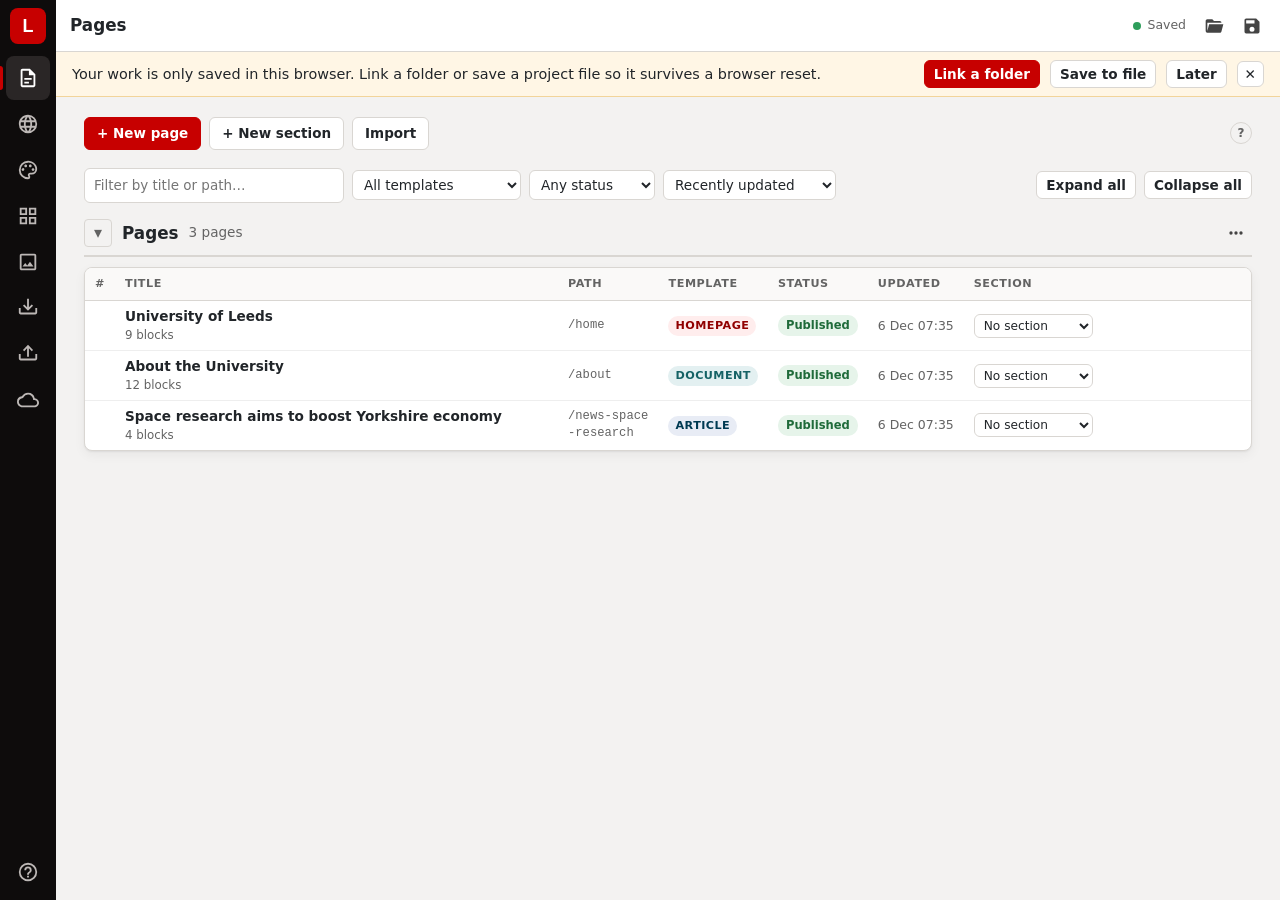
==== index.html @ 355cc6ea "Add files via upload" ====
<!DOCTYPE html>
<html lang="en">
<head>
  <meta charset="utf-8">
  <meta name="viewport" content="width=device-width, initial-scale=1">
  <title>Leeds prototyping CMS</title>
  <link rel="icon" href="data:image/svg+xml,%3Csvg xmlns='http://www.w3.org/2000/svg' viewBox='0 0 32 32'%3E%3Crect width='32' height='32' fill='%23c70000'/%3E%3Ctext x='16' y='22' font-size='18' font-family='Arial' font-weight='700' fill='%23fff' text-anchor='middle'%3EL%3C/text%3E%3C/svg%3E">
  <link rel="stylesheet" href="assets/cms/cms.css">
</head>
<body>
  <nav class="rail" aria-label="Main" id="rail">
    <a class="rail__logo" href="#pages" title="Leeds prototyping CMS"><span class="hide">Leeds prototyping CMS</span></a>
  </nav>
  <div class="shell">
    <header class="topbar" id="topbar"></header>
    <div id="banner-root"></div>
    <main id="app"></main>
  </div>
  <div id="modal-root"></div>
  <div id="toast-root" aria-live="polite"></div>

  <script src="assets/vendor/html2canvas.min.js"></script>
  <script src="assets/ds/css/style.css.js"></script>
  <script src="assets/ds/scripts/bundle.js.js"></script>
  <script src="assets/cms/svgs.js"></script>
  <script src="assets/cms/colour-tokens.js"></script>
  <script src="assets/cms/media.js"></script>
  <script src="assets/cms/blocks.js"></script>
  <script src="assets/cms/render.js"></script>
  <script src="assets/cms/seed.js"></script>
  <script src="assets/cms/store.js"></script>
  <script src="assets/cms/cloud-config.js"></script>
  <script src="assets/cms/cloud.js"></script>
  <script src="assets/cms/importer.js"></script>
  <script src="assets/cms/exporter.js"></script>
  <script src="assets/cms/forms.js"></script>
  <script src="assets/cms/app.js"></script>
</body>
</html>
---- assets/cms/cms.css ----
/* Leeds prototyping CMS - admin interface styles */
:root {
  --c-bg: #f3f2f1; --c-panel: #ffffff; --c-border: #d9d6d2; --c-text: #212529; --c-muted: #636363;
  --c-brand: #c70000; --c-brand-dark: #910000; --c-accent: #156265; --c-focus: #197ebe;
  --radius: 6px; --shadow: 0 1px 2px rgba(0,0,0,.06), 0 4px 12px rgba(0,0,0,.05);
  --font: "Segoe UI", system-ui, -apple-system, Roboto, Helvetica, Arial, sans-serif;
  --mono: ui-monospace, Consolas, "Courier New", monospace;
  --bar-h: 52px; --rail-w: 56px;
}
* { box-sizing: border-box; }
html, body { height: 100%; }
body { margin: 0; font-family: var(--font); font-size: 13.5px; line-height: 1.45; color: var(--c-text); background: var(--c-bg); display: flex; overflow: hidden; }
.help { font-size: 14px; }
a { color: var(--c-brand-dark); }
h1, h2, h3 { margin: 0 0 .5em; line-height: 1.2; }
h1 { font-size: 1.5rem; } h2 { font-size: 1.1rem; } h3 { font-size: 1rem; }
p { margin: 0 0 .75em; }
code, kbd { font-family: var(--mono); font-size: .9em; background: #eee; padding: 1px 4px; border-radius: 3px; }
.muted { color: var(--c-muted); } .small { font-size: .85em; } .error { color: var(--c-brand); font-weight: 600; } .lead { font-size: 1.05rem; }
:focus-visible { outline: 3px solid var(--c-focus); outline-offset: 2px; }
[hidden] { display: none !important; }

/* shell: icon rail on the left, one top bar, then the screen */
.hide { position: absolute; width: 1px; height: 1px; overflow: hidden; clip: rect(0 0 0 0); white-space: nowrap; }
.rail { flex: 0 0 var(--rail-w); width: var(--rail-w); height: 100vh; display: flex; flex-direction: column; align-items: center; gap: 2px; padding: 6px 0; background: #0e0c0c; color: #fff; z-index: 60; }
.rail__logo { display: block; width: 36px; height: 36px; margin: 2px 0 10px; border-radius: 8px; background: var(--c-brand); position: relative; flex: 0 0 auto; }
.rail__logo::after { content: 'L'; position: absolute; inset: 0; display: flex; align-items: center; justify-content: center; color: #fff; font-weight: 800; font-size: 18px; font-family: Arial, sans-serif; }
.rail__item { display: flex; flex-direction: column; align-items: center; justify-content: center; gap: 2px; width: 44px; height: 44px; border-radius: 8px; color: #bdb8b6; text-decoration: none; position: relative; flex: 0 0 auto; }
.rail__item:hover { background: #2a2626; color: #fff; }
.rail__item.is-active { background: #2a2626; color: #fff; }
.rail__item.is-active::before { content: ''; position: absolute; left: -6px; top: 10px; bottom: 10px; width: 3px; border-radius: 0 3px 3px 0; background: var(--c-brand); }
.rail__label { position: absolute; left: calc(100% + 10px); top: 50%; transform: translateY(-50%); background: #0e0c0c; color: #fff; font-size: .78rem; font-weight: 600; padding: 4px 8px; border-radius: 4px; white-space: nowrap; pointer-events: none; opacity: 0; transition: opacity .12s; z-index: 70; }
.rail__item:hover .rail__label, .rail__item:focus-visible .rail__label { opacity: 1; }
.rail__spacer { flex: 1; }
.shell { flex: 1; min-width: 0; height: 100vh; display: flex; flex-direction: column; }
#app { flex: 1; min-height: 0; overflow: auto; }
.topbar { flex: 0 0 var(--bar-h); height: var(--bar-h); display: flex; align-items: center; justify-content: space-between; gap: 12px; padding: 0 12px 0 10px; background: #fff; border-bottom: 1px solid var(--c-border); z-index: 50; }
.topbar__left, .topbar__right { display: flex; align-items: center; gap: 6px; min-width: 0; }
.topbar__left { flex: 1; overflow: hidden; }
.topbar__right { flex: 0 0 auto; }
@media (max-width: 1500px) { .topbar__open-label { display: none; } .topbar .btn--primary { padding-left: 8px; padding-right: 8px; } }
@media (max-width: 1300px) { .topbar__meta .slug-wrap { display: none; } }
@media (max-width: 1150px) { .topbar .preview__devices { display: none; } }
.topbar__title { font-size: 1.05rem; margin: 0 8px 0 4px; white-space: nowrap; }
.topbar__hint { white-space: nowrap; overflow: hidden; text-overflow: ellipsis; }
.topbar .input--title { font-size: .95rem; max-width: 260px; min-width: 100px; flex: 1 1 auto; border-color: transparent; background: transparent; padding-left: 6px; }
.topbar .input--title:hover, .topbar .input--title:focus { border-color: var(--c-border); background: #fff; }
.topbar__meta { display: flex; align-items: center; gap: 6px; min-width: 0; flex: 0 1 auto; }
.topbar__meta .input { font-size: .8rem; padding: 4px 6px; }
.topbar__meta .slug-wrap .input { width: 150px; }
.topbar__controls { display: flex; align-items: center; gap: 2px; }
.topbar__gap { width: 10px; }
.preview__controls { display: flex; align-items: center; gap: 2px; }
.topbar .preview__devices { margin-right: 6px; }
.ibtn { display: inline-flex; align-items: center; justify-content: center; width: 32px; height: 32px; padding: 0; border: 1px solid transparent; border-radius: 6px; background: transparent; color: #444; cursor: pointer; text-decoration: none; flex: 0 0 auto; }
.ibtn:hover { background: #f0eeec; color: #111; }
.ibtn.is-active { background: #0e0c0c; color: #fff; }
.ibtn:disabled { opacity: .35; cursor: default; background: transparent; }
.seg { display: inline-flex; border: 1px solid var(--c-border); border-radius: 6px; overflow: hidden; margin: 0 6px; }
.seg__btn { font: inherit; font-size: .8rem; font-weight: 600; padding: 5px 10px; border: 0; background: #fff; color: var(--c-muted); cursor: pointer; }
.seg__btn + .seg__btn { border-left: 1px solid var(--c-border); }
.seg__btn.is-active { background: #0e0c0c; color: #fff; }
.save-status { display: inline-flex; align-items: center; gap: 6px; font-size: .78rem; color: var(--c-muted); white-space: nowrap; margin: 0 6px; }
.save-status i { width: 8px; height: 8px; border-radius: 50%; background: #2e9e5b; display: inline-block; }
.save-status--dirty i { background: #e9a21b; } .save-status--error { color: #b02a1a; font-weight: 600; } .save-status--error i { background: #d4351c; }
/* cloud sync chip in the top bar and the Cloud screen */
.cloud-chip { display: inline-flex; align-items: center; gap: 5px; font-size: .76rem; font-weight: 600; color: var(--c-muted); text-decoration: none; padding: 3px 8px; border-radius: 12px; border: 1px solid var(--c-border); background: #fff; white-space: nowrap; }
.cloud-chip:hover { border-color: #999; color: var(--c-text); }
.cloud-chip--synced, .cloud-chip--idle { color: #1f6b3a; border-color: #bfe0c9; background: #f1faf4; }
.cloud-chip--pending, .cloud-chip--syncing { color: #8a5a00; border-color: #f2d49a; background: #fff8e8; }
.cloud-chip--offline, .cloud-chip--signedout, .cloud-chip--viewer { color: #555; background: #f3f2f1; }
.cloud-chip--error { color: #b02a1a; border-color: #f0c7c0; background: #fff3f1; }
.cloud .panel--cloud { border-left: 4px solid var(--c-brand); }
.cloud-name { color: var(--c-brand-dark); }
.cloud-account { display: flex; align-items: center; gap: 8px; flex-wrap: wrap; margin-bottom: 14px; }
.cloud-signin { max-width: 360px; }
.cloud .ptable tr.is-current td { background: #fff8f8; }
.cloud .cloud-actions { opacity: 1; }
@media (max-width: 1150px) { .cloud-chip span { display: none; } }
.hint-icon { display: inline-flex; align-items: center; justify-content: center; width: 22px; height: 22px; border-radius: 50%; border: 1px solid var(--c-border); color: var(--c-muted); font-size: .75rem; font-weight: 700; cursor: help; }

/* buttons & inputs */
.btn { display: inline-flex; align-items: center; justify-content: center; gap: 6px; padding: 7px 12px; font: inherit; font-weight: 600; color: var(--c-text); background: #fff; border: 1px solid var(--c-border); border-radius: var(--radius); cursor: pointer; text-decoration: none; line-height: 1.2; white-space: nowrap; }
.btn:hover { background: #f6f5f4; }
.btn:disabled { opacity: .45; cursor: default; }
.btn--primary { background: var(--c-brand); border-color: var(--c-brand); color: #fff; }
.btn--primary:hover { background: var(--c-brand-dark); }
.btn--danger { background: #d4351c; border-color: #d4351c; color: #fff; }
.btn--danger-ghost { color: #b02a1a; }
.btn--danger-ghost:hover { background: #fff0ee; }
.btn--ghost { background: transparent; border-color: transparent; }
.btn--sm { padding: 5px 9px; font-size: .85rem; }
.btn--xs { padding: 2px 6px; font-size: .8rem; }
.btn--icon { padding: 4px 7px; }
.btn.is-active { background: #0e0c0c; color: #fff; border-color: #0e0c0c; }
.input { width: 100%; padding: 7px 9px; font: inherit; color: var(--c-text); background: #fff; border: 1px solid var(--c-border); border-radius: var(--radius); }
.input:focus { border-color: var(--c-focus); }
.input--sm { width: auto; padding: 5px 7px; font-size: .85rem; }
.input--tall { min-height: 180px; }
.input--mono { font-family: var(--mono); font-size: .85rem; }
.input--hex { width: 96px; font-family: var(--mono); }
.input--title { font-weight: 700; font-size: 1rem; max-width: 320px; }
.input--slug { width: 140px; font-family: var(--mono); font-size: .85rem; padding: 5px 7px; }
textarea.input { resize: vertical; }
select.input { padding-right: 24px; }
.row { display: flex; flex-wrap: wrap; gap: 8px; align-items: center; }
.row .input { flex: 1; min-width: 160px; }
.spacer { flex: 1; }
.check { display: inline-flex; align-items: center; gap: 8px; cursor: pointer; }
.check input { width: 16px; height: 16px; accent-color: var(--c-brand); }

/* fields */
.field { display: block; margin: 0 0 12px; }
.field__label { display: flex; align-items: center; gap: 6px; font-weight: 600; font-size: .85rem; margin-bottom: 4px; }
.field__hint { display: block; font-size: .78rem; color: var(--c-muted); margin-top: 3px; }
.hint-icon--sm { width: 16px; height: 16px; font-size: .65rem; flex: 0 0 16px; }
.field--check { margin: 6px 0 10px; display: flex; align-items: center; gap: 6px; }
.field--boolean .check { font-weight: 600; font-size: .85rem; }
.colorfield { display: flex; gap: 8px; align-items: center; }
.colorfield input[type=color] { width: 44px; height: 32px; padding: 0; border: 1px solid var(--c-border); border-radius: 4px; background: none; }

/* image field */
.imgfield { display: flex; gap: 10px; }
.imgfield__thumb { flex: 0 0 72px; height: 54px; border: 1px solid var(--c-border); border-radius: 4px; background: #fafafa; display: flex; align-items: center; justify-content: center; overflow: hidden; font-size: .7rem; color: var(--c-muted); }
.imgfield__thumb img { width: 100%; height: 100%; object-fit: cover; }
.imgfield__controls { flex: 1; min-width: 0; }
.imgfield__row { display: flex; gap: 6px; margin-top: 6px; }
.imgfield__row .input { flex: 1; }

/* rich text editor */
.rte { border: 1px solid var(--c-border); border-radius: var(--radius); background: #fff; display: flex; flex-direction: column; }
.rte__bar { display: flex; flex-wrap: wrap; align-items: center; gap: 1px; padding: 4px; border-bottom: 1px solid var(--c-border); background: #fafaf9; border-radius: var(--radius) var(--radius) 0 0; }
.rte__btn { font: inherit; font-size: .75rem; font-weight: 700; padding: 4px 6px; border: 1px solid transparent; background: transparent; border-radius: 3px; cursor: pointer; color: #333; line-height: 1.1; white-space: nowrap; }
.rte__btn:hover { background: #eee; border-color: #ddd; }
.rte__btn.is-on { background: #e3e0dc; border-color: #ccc; }
.rte__btn--i { font-style: italic; } .rte__btn--s { text-decoration: line-through; }
.rte__sep { width: 1px; height: 18px; background: #ddd; margin: 0 3px; }
.rte__select { font: inherit; font-size: .75rem; padding: 3px 4px; border: 1px solid #ddd; border-radius: 3px; background: #fff; max-width: 120px; }
.rte__menu { left: 0; right: auto; min-width: 200px; }
.rte__area { min-height: 110px; max-height: 420px; overflow: auto; padding: 8px 10px; outline: none; font-size: .9rem; }
.rte--tall .rte__area { min-height: 220px; }
.rte__area h2, .rte__area h3, .rte__area h4, .rte__area h5, .rte__area h6 { margin: .6em 0 .3em; }
.rte__area p { margin: 0 0 .6em; }
.rte__area a { color: var(--c-brand-dark); }
.rte__area a.uol-anchor { display: inline-block; width: 10px; height: 10px; background: #ffd27a; border: 1px solid #c90; border-radius: 2px; vertical-align: middle; }
.rte__area ul, .rte__area ol { padding-left: 1.4em; }
.rte__area table { border-collapse: collapse; margin: .5em 0; width: 100%; }
.rte__area td, .rte__area th { border: 1px solid #bbb; padding: 4px 6px; min-width: 40px; }
.rte__area th { background: #f3f2f1; }
.rte__area caption { font-weight: 700; text-align: left; padding: 2px 0; }
.rte__area blockquote { border-left: 4px solid var(--c-brand); margin: .5em 0; padding: 2px 10px; color: #444; }
.rte__area .uol-in-text-cta, .rte__area .text-highlight, .rte__area .uol-highlight-block, .rte__area .uol-status-message, .rte__area .uol-accordion, .rte__area .uol-in-text-facts, .rte__area .uol-typography-pull-quote, .rte__area .uol-link-button-container { border: 1px dashed #c9c8c5; padding: 6px 8px; margin: 6px 0; position: relative; border-radius: 4px; }
.rte__area .uol-in-text-cta::before, .rte__area .text-highlight::before, .rte__area .uol-highlight-block::before, .rte__area .uol-status-message::before, .rte__area .uol-accordion::before, .rte__area .uol-in-text-facts::before, .rte__area .uol-typography-pull-quote::before, .rte__area .uol-link-button-container::before { content: attr(class); position: absolute; top: -8px; left: 6px; background: #fff; padding: 0 4px; font: 600 9px/1.2 var(--mono); color: #910000; max-width: 90%; overflow: hidden; white-space: nowrap; text-overflow: ellipsis; }
.rte__area .hide-accessible { font-size: .7em; color: #999; }
.rte__area .uol-typography-paragraph-intro { font-size: 1.1em; }
.rte__area .uol-typography-paragraph-small { font-size: .85em; }
.rte__area figure { margin: .5em 0; } .rte__area figure img { max-width: 100%; height: auto; display: block; }
.rte__area figcaption { font-size: .8em; color: #636363; }
.rte__raw { border: 0; border-radius: 0; min-height: 160px; }
.rte__foot { font-size: .72rem; color: var(--c-muted); padding: 3px 8px; border-top: 1px solid #eee; background: #fafaf9; }
.rte--max { position: fixed; inset: 10px; z-index: 90; box-shadow: 0 20px 60px rgba(0,0,0,.35); }
.rte--max .rte__area, .rte--max .rte__raw { flex: 1; max-height: none; font-size: 1rem; }
.chargrid { display: grid; grid-template-columns: repeat(auto-fill, minmax(40px, 1fr)); gap: 4px; }
.chargrid__btn { font: inherit; font-size: 1.1rem; padding: 6px 2px; background: #fff; border: 1px solid var(--c-border); border-radius: 4px; cursor: pointer; }
.chargrid__btn:hover { background: #fff6f6; border-color: var(--c-brand); }

/* lists (repeaters) */
.list { border: 1px solid var(--c-border); border-radius: var(--radius); background: #fafaf9; padding: 6px; }
.list__item { background: #fff; border: 1px solid var(--c-border); border-radius: 4px; margin-bottom: 4px; }
.list__item.dragover { border-color: var(--c-brand); box-shadow: 0 -2px 0 var(--c-brand); }
.list__item.dragging { opacity: .5; }
.list__head { display: flex; align-items: center; gap: 4px; padding: 3px 4px; }
.list__grip, .block__grip { cursor: grab; color: #aaa; padding: 0 4px; font-size: .9rem; }
.list__title { flex: 1; text-align: left; font: inherit; font-size: .85rem; font-weight: 600; background: none; border: 0; padding: 4px; cursor: pointer; color: var(--c-text); overflow: hidden; text-overflow: ellipsis; white-space: nowrap; }
.list__actions { display: flex; gap: 2px; }
.list__body { padding: 8px 8px 2px; border-top: 1px solid #eee; }
.list > .btn { margin-top: 2px; }

/* layout */
.page-wrap { max-width: 1200px; margin: 0 auto; padding: 20px 16px 60px; }
.page-wrap--narrow { max-width: 860px; }
.page-head { display: flex; flex-wrap: wrap; align-items: center; justify-content: space-between; gap: 12px; margin-bottom: 18px; }
.page-head__actions { display: flex; gap: 8px; flex-wrap: wrap; }
.page-head__actions .input { width: 220px; }
.panel { background: var(--c-panel); border: 1px solid var(--c-border); border-radius: 8px; padding: 16px; margin-bottom: 16px; box-shadow: var(--shadow); }
.panel--danger { border-color: #f0c7c0; }
.cards { display: grid; grid-template-columns: repeat(auto-fill, minmax(300px, 1fr)); gap: 12px; }
.card { background: #fff; border: 1px solid var(--c-border); border-radius: 8px; padding: 14px; display: flex; flex-direction: column; gap: 10px; box-shadow: var(--shadow); }
.card__title { font-size: 1.05rem; margin: 4px 0 2px; }
.card__title a { color: var(--c-text); text-decoration: none; }
.card__title a:hover { color: var(--c-brand); }
.card__meta { color: var(--c-muted); font-size: .8rem; margin: 0; }
.card__actions { display: flex; flex-wrap: wrap; gap: 6px; margin-top: auto; }
.tag { display: inline-block; font-size: .7rem; font-weight: 700; letter-spacing: .04em; text-transform: uppercase; padding: 2px 7px; border-radius: 10px; background: #eee; color: #444; }
.tag--homepage { background: #ffeded; color: var(--c-brand-dark); }
.tag--document { background: #e3f0f1; color: var(--c-accent); }
.tag--article { background: #e8ecf5; color: #003a52; }
.table__row { display: flex; align-items: center; justify-content: space-between; gap: 10px; padding: 8px 0; border-top: 1px solid #eee; flex-wrap: wrap; }
.notice { padding: 10px 12px; border-radius: 6px; margin: 8px 0; background: #f6f5f4; border: 1px solid var(--c-border); }
.notice--ok { background: #eef7ee; border-color: #bfe0bf; }
.notice--warn { background: #fff6e5; border-color: #f2d49a; }
.import-status { margin-top: 12px; }
.help h2 { margin-top: 1.2em; }

/* editor */
.editor { display: flex; flex-direction: column; height: 100%; }
.app--edit, .app--site, .app--theme, .app--library { overflow: hidden; }
.slug-wrap { display: inline-flex; align-items: center; gap: 2px; color: var(--c-muted); font-family: var(--mono); }
.editor__body { flex: 1; display: flex; min-height: 0; }
.editor__side { width: 380px; flex: 0 0 380px; display: flex; flex-direction: column; background: #fff; border-left: 1px solid var(--c-border); min-height: 0; order: 2; }
.editor__side-body { flex: 1; overflow: auto; padding: 10px 12px 40px; }
/* inspector: block outline */
.outline { display: flex; flex-direction: column; gap: 1px; margin: 0 -4px; }
.outline__row { display: flex; align-items: center; gap: 2px; border-radius: 6px; border: 1px solid transparent; }
.outline__row:hover { background: #f6f5f4; }
.outline__row.dragover { box-shadow: 0 -3px 0 var(--c-brand); }
.outline__row.dragging { opacity: .5; }
.outline__grip { cursor: grab; color: #bbb; padding: 0 2px 0 6px; font-size: .85rem; opacity: 0; }
.outline__row:hover .outline__grip, .outline__row:focus-within .outline__grip { opacity: 1; }
.outline__main { flex: 1; min-width: 0; display: flex; align-items: center; gap: 8px; text-align: left; font: inherit; background: none; border: 0; padding: 6px 4px; cursor: pointer; color: var(--c-text); border-radius: 4px; }
.outline__num { flex: 0 0 18px; font-size: .72rem; color: var(--c-muted); text-align: right; font-variant-numeric: tabular-nums; }
.outline__text { min-width: 0; display: flex; flex-direction: column; line-height: 1.25; }
.outline__type { font-weight: 600; font-size: .85rem; }
.outline__summary { font-size: .76rem; color: var(--c-muted); overflow: hidden; text-overflow: ellipsis; white-space: nowrap; }
.outline__actions { display: flex; align-items: center; opacity: 0; padding-right: 2px; }
.outline__row:hover .outline__actions, .outline__row:focus-within .outline__actions { opacity: 1; }
.outline__actions .ibtn, .insp-head__actions .ibtn { width: 26px; height: 26px; }
/* inspector: block editor and section header */
.insp-head { display: flex; align-items: center; gap: 6px; padding: 2px 0 10px; margin-bottom: 10px; border-bottom: 1px solid var(--c-border); }
.insp-head__text { flex: 1; min-width: 0; display: flex; flex-direction: column; line-height: 1.25; }
.insp-head__text strong { font-size: .95rem; overflow: hidden; text-overflow: ellipsis; white-space: nowrap; }
.insp-head__actions { display: flex; align-items: center; }
.insp-foot { margin-top: 12px; padding-top: 10px; border-top: 1px solid #eee; }
.orderlist__row.is-current { background: #fff5f5; }
.orderlist__title.is-link { font: inherit; background: none; border: 0; text-align: left; cursor: pointer; color: var(--c-text); padding: 0; }
.orderlist__title.is-link:hover { text-decoration: underline; color: var(--c-brand-dark); }
.editor--full .editor__body > .preview { flex: 1; }
.side-title { padding: 12px 12px 6px; border-bottom: 1px solid var(--c-border); }
.side-title h2 { margin: 0; }
.side-actions { display: flex; align-items: center; gap: 8px; margin-bottom: 10px; flex-wrap: wrap; }
.tabs { display: flex; border-bottom: 1px solid var(--c-border); }
.tabs__tab { flex: 1; font: inherit; font-weight: 600; font-size: .85rem; padding: 10px 4px; background: none; border: 0; border-bottom: 3px solid transparent; cursor: pointer; color: var(--c-muted); }
.tabs__tab.is-active { color: var(--c-brand-dark); border-bottom-color: var(--c-brand); }
.section { border: 1px solid var(--c-border); border-radius: var(--radius); margin-bottom: 8px; background: #fff; }
.section__title { font-weight: 700; padding: 9px 12px; cursor: pointer; list-style: none; display: flex; align-items: center; gap: 8px; }
.section__title::before { content: '\25B8'; color: var(--c-muted); font-size: .8rem; transition: transform .15s; }
.section[open] > .section__title::before { transform: rotate(90deg); }
.section__body { padding: 8px 12px 4px; border-top: 1px solid #eee; }
.rev { display: flex; justify-content: space-between; align-items: center; gap: 8px; padding: 8px 0; border-top: 1px solid #eee; }
.rev > div:last-child { display: flex; gap: 4px; }
.tokrow { display: flex; align-items: center; gap: 8px; padding: 4px 0; }
.tokrow input[type=color] { width: 34px; height: 28px; padding: 0; border: 1px solid var(--c-border); border-radius: 4px; background: none; flex: 0 0 34px; }
.tokrow__name { flex: 1; font-family: var(--mono); font-size: .78rem; }

/* blocks list */
.block { border: 1px solid var(--c-border); border-radius: var(--radius); margin-bottom: 6px; background: #fff; }
.block--open { border-color: var(--c-brand); box-shadow: 0 0 0 2px rgba(199,0,0,.12); }
.block.dragover { box-shadow: 0 -3px 0 var(--c-brand); }
.block.dragging { opacity: .5; }
.block__head { display: flex; align-items: center; gap: 4px; padding: 4px 6px; }
.block__title { flex: 1; min-width: 0; display: flex; flex-direction: column; align-items: flex-start; gap: 1px; text-align: left; font: inherit; background: none; border: 0; padding: 4px; cursor: pointer; color: var(--c-text); }
.block__type { font-weight: 700; font-size: .85rem; }
.block__summary { font-size: .78rem; color: var(--c-muted); max-width: 100%; overflow: hidden; text-overflow: ellipsis; white-space: nowrap; }
.block__actions { display: flex; align-items: center; gap: 2px; }
.block__form { padding: 10px 10px 2px; border-top: 1px solid #eee; background: #fcfcfb; }
.menu-wrap { position: relative; display: inline-block; }
.menu { position: absolute; right: 0; top: 100%; z-index: 40; min-width: 220px; background: #fff; border: 1px solid var(--c-border); border-radius: 6px; box-shadow: 0 8px 24px rgba(0,0,0,.15); padding: 4px; }
.menu hr { border: 0; border-top: 1px solid #eee; margin: 4px 0; }
.menu__item { display: block; width: 100%; text-align: left; font: inherit; padding: 7px 10px; background: none; border: 0; border-radius: 4px; cursor: pointer; color: var(--c-text); }
.menu__item:hover { background: #f3f2f1; }

/* picker */
.picker { display: grid; grid-template-columns: repeat(auto-fill, minmax(200px, 1fr)); gap: 8px; margin-top: 10px; }
.picker__group { grid-column: 1 / -1; margin: 10px 0 0; font-size: .8rem; text-transform: uppercase; letter-spacing: .05em; color: var(--c-muted); }
.picker__item { display: flex; flex-direction: column; align-items: flex-start; gap: 2px; padding: 10px; font: inherit; text-align: left; background: #fff; border: 1px solid var(--c-border); border-radius: 6px; cursor: pointer; color: var(--c-text); }
.picker__item:hover { border-color: var(--c-brand); background: #fff8f8; }
.picker__item--dim { opacity: .6; }
.picker__item .small { line-height: 1.3; }
.inserter { min-height: 440px; }
.chips { display: flex; flex-wrap: wrap; gap: 6px; margin: 10px 0 2px; }
.chip { font: inherit; font-size: .8rem; font-weight: 600; padding: 4px 11px; border-radius: 14px; border: 1px solid var(--c-border); background: #fff; color: var(--c-muted); cursor: pointer; }
.chip:hover { border-color: #999; color: var(--c-text); }
.chip.is-active { background: #0e0c0c; color: #fff; border-color: #0e0c0c; }
.ibtn--accent { color: var(--c-brand); }
.ibtn--accent:hover { background: #fff0ee; color: var(--c-brand-dark); }

/* preview */
.preview { flex: 1; display: flex; flex-direction: column; min-width: 0; background: #e9e7e4; }
.preview__bar { display: flex; align-items: center; justify-content: space-between; gap: 8px; padding: 6px 10px; background: #fff; border-bottom: 1px solid var(--c-border); }
.preview__devices { display: flex; gap: 4px; }
.preview__bar-right { display: flex; gap: 6px; align-items: center; }
.preview__scroller { flex: 1; overflow: auto; display: flex; justify-content: center; padding: 0; }
.preview__stage { width: 100%; height: 100%; min-height: 100%; background: #fff; transition: width .2s; }
.preview__stage--device { box-shadow: 0 0 0 1px #ccc, 0 10px 30px rgba(0,0,0,.15); margin: 16px auto; height: calc(100% - 32px); }
.preview__stage { position: relative; }
.preview__frame { width: 100%; height: 100%; border: 0; background: #fff; display: block; }
.preview__frame--pending { position: absolute; inset: 0; opacity: 0; pointer-events: none; }

/* mobile tabs */
.mobile-tabs { display: none; }

/* modal & toast */
.modal-overlay { position: fixed; inset: 0; z-index: 100; background: rgba(14,12,12,.55); display: flex; align-items: center; justify-content: center; padding: 16px; }
.modal { background: #fff; border-radius: 10px; width: min(560px, 100%); max-height: 90vh; display: flex; flex-direction: column; box-shadow: 0 20px 60px rgba(0,0,0,.3); }
.modal--wide { width: min(900px, 100%); }
.modal__head { display: flex; align-items: center; justify-content: space-between; padding: 14px 18px; border-bottom: 1px solid var(--c-border); }
.modal__title { margin: 0; font-size: 1.1rem; }
.modal__body { padding: 16px 18px; overflow: auto; }
.modal__foot { display: flex; justify-content: flex-end; gap: 8px; padding: 12px 18px; border-top: 1px solid var(--c-border); }
#toast-root { position: fixed; bottom: 16px; left: calc(var(--rail-w) + 16px); z-index: 200; display: flex; flex-direction: column; gap: 6px; align-items: flex-start; pointer-events: none; }
.toast { display: flex; align-items: center; gap: 8px; background: #1b1818; color: #fff; padding: 7px 12px 7px 10px; border-radius: 8px; font-weight: 600; font-size: .8rem; opacity: 0; transform: translateY(6px); transition: opacity .2s, transform .2s; box-shadow: 0 6px 20px rgba(0,0,0,.25); max-width: min(420px, 80vw); border-left: 4px solid #8a8580; }
.toast--in { opacity: 1; transform: none; }
.toast--success { border-left-color: #2e9e5b; } .toast--error { border-left-color: #ff6b5b; } .toast--warn { border-left-color: #f0a030; } .toast--info { border-left-color: #4da3ff; }
/* first-run starter tiles */
.starters { display: grid; grid-template-columns: repeat(auto-fit, minmax(220px, 1fr)); gap: 12px; margin: 8px 0 24px; }
.starter { display: flex; flex-direction: column; gap: 6px; padding: 18px 16px; text-align: left; font: inherit; color: var(--c-text); background: #fff; border: 1px solid var(--c-border); border-radius: 10px; cursor: pointer; box-shadow: var(--shadow); }
.starter:hover { border-color: var(--c-brand); background: #fff8f8; }
.starter__icon { color: var(--c-brand); }
.starter strong { font-size: 1rem; }
.starter span { font-size: .85rem; color: var(--c-muted); }
.empty { padding: 28px 16px; text-align: center; color: var(--c-muted); border: 2px dashed var(--c-border); border-radius: 10px; }

/* banners under the app bar */
.app-banner { display: flex; flex-wrap: wrap; align-items: center; gap: 10px; padding: 8px 16px; background: #fff6e5; border-bottom: 1px solid #f2d49a; font-size: .9rem; }
.app-banner--info { background: #e8f1f8; border-color: #bcd6ea; }
.app-banner .spacer { flex: 1; }

/* sections and page switcher */
.section-group { margin-bottom: 22px; }
.section-group__head { display: flex; flex-wrap: wrap; align-items: center; gap: 10px; margin-bottom: 10px; padding-bottom: 6px; border-bottom: 2px solid var(--c-border); }
.section-group__head h2 { margin: 0; font-size: 1.05rem; }
.section-group__meta { color: var(--c-muted); font-size: .85rem; }
.section-group__actions { display: flex; gap: 6px; margin-left: auto; flex-wrap: wrap; }
.card--sm { padding: 10px 12px; gap: 6px; }
.card__num { display: inline-block; min-width: 22px; height: 22px; border-radius: 11px; background: #0e0c0c; color: #fff; font-size: .75rem; font-weight: 700; text-align: center; line-height: 22px; margin-right: 6px; }
.switcher { display: flex; flex-wrap: wrap; align-items: center; gap: 6px; padding: 3px 12px; min-height: 34px; background: #fbfaf9; border-bottom: 1px solid var(--c-border); font-size: .8rem; }
.switcher__label { font-weight: 700; color: var(--c-muted); white-space: nowrap; }
.switcher .input { max-width: 280px; font-size: .8rem; padding: 3px 6px; }
.switcher .btn--icon { padding: 2px 7px; font-size: .85rem; }
.switcher .menu-wrap .btn { padding: 2px 6px; font-size: .8rem; }
.switcher__pos { color: var(--c-muted); white-space: nowrap; }
.orderlist { border: 1px solid var(--c-border); border-radius: 6px; padding: 4px; background: #fafaf9; }
.orderlist__row { display: flex; align-items: center; gap: 6px; padding: 4px 6px; border-bottom: 1px solid #eee; background: #fff; }
.orderlist__row:last-child { border-bottom: 0; }
.orderlist__row.dragover { box-shadow: 0 -3px 0 var(--c-brand); }
.orderlist__title { flex: 1; }

/* HTML code view */
.codeview { flex: 1; display: flex; flex-direction: column; min-height: 0; background: #1e1e1e; color: #d4d4d4; }
.codeview__bar { display: flex; flex-wrap: wrap; align-items: center; gap: 8px; padding: 6px 10px; background: #2a2a2a; border-bottom: 1px solid #444; }
.codeview__bar .input { width: auto; background: #1e1e1e; color: #ddd; border-color: #555; }
.codeview__bar .btn { background: #333; color: #fff; border-color: #555; }
.codeview__bar .btn:hover { background: #444; }
.codeview pre { flex: 1; overflow: auto; margin: 0; padding: 12px 16px; font: 12.5px/1.5 var(--mono); white-space: pre; tab-size: 2; }
.codeview .t { color: #569cd6; } .codeview .a { color: #9cdcfe; } .codeview .s { color: #ce9178; } .codeview .c { color: #6a9955; font-style: italic; } .codeview .x { color: #d4d4d4; }
.codeview__note { font-size: .78rem; color: #aaa; }

/* media library */
.dropzone { border: 2px dashed var(--c-border); border-radius: 8px; padding: 18px; text-align: center; background: #fafaf9; margin-bottom: 12px; }
.dropzone.is-over { border-color: var(--c-brand); background: #fff6f6; }
.media-grid { display: grid; grid-template-columns: repeat(auto-fill, minmax(180px, 1fr)); gap: 12px; padding-bottom: 70px; }
.media-item { position: relative; display: flex; flex-direction: column; gap: 3px; padding: 0 0 6px; background: #fff; border: 1px solid var(--c-border); border-radius: 8px; overflow: hidden; text-align: left; font: inherit; color: var(--c-text); min-width: 0; }
.media-item:hover { border-color: #b5b0ab; box-shadow: var(--shadow); }
.media-item.is-selected { border-color: var(--c-brand); box-shadow: 0 0 0 2px rgba(199,0,0,.25); }
.media-item__select { position: absolute; top: 8px; left: 8px; z-index: 2; background: rgba(255,255,255,.95); border-radius: 4px; padding: 3px; line-height: 0; opacity: 0; transition: opacity .12s; }
.media-item:hover .media-item__select, .media-item:focus-within .media-item__select, .media-item.is-selected .media-item__select { opacity: 1; }
.media-item__select input { width: 16px; height: 16px; accent-color: var(--c-brand); cursor: pointer; margin: 0; display: block; }
.media-item__thumb { display: block; position: relative; height: 130px; background: #f0efed; overflow: hidden; cursor: pointer; }
.media-item__thumb img { width: 100%; height: 100%; object-fit: cover; display: block; }
.media-item__name { font-size: .8rem; font-weight: 600; overflow: hidden; text-overflow: ellipsis; white-space: nowrap; padding: 4px 8px 0; }
.media-item__meta { font-size: .72rem; color: var(--c-muted); white-space: normal; padding: 0 8px; }
.media-item__actions { position: absolute; right: 6px; bottom: 6px; display: flex; gap: 2px; padding: 2px; background: rgba(255,255,255,.95); border-radius: 6px; box-shadow: 0 2px 8px rgba(0,0,0,.2); opacity: 0; transition: opacity .12s; }
.media-item:hover .media-item__actions, .media-item:focus-within .media-item__actions { opacity: 1; }
.media-item__actions .ibtn { width: 28px; height: 28px; }
.media-grid--picker .media-item { cursor: pointer; }
.filterbar { display: flex; flex-wrap: wrap; align-items: center; gap: 8px; margin: 0 0 14px; }
.filterbar .input[type=search] { width: 260px; max-width: 100%; }
.filterbar > p { margin: 0; }
.bulkbar { position: fixed; left: calc(var(--rail-w) + 16px); right: 16px; bottom: 16px; z-index: 60; display: flex; flex-wrap: wrap; align-items: center; gap: 8px; padding: 10px 14px; background: #0e0c0c; color: #fff; border-radius: 10px; box-shadow: 0 10px 30px rgba(0,0,0,.3); }
.bulkbar .btn { background: #2a2626; color: #fff; border-color: #3a3636; }
.bulkbar .btn:hover { background: #3a3636; }
.bulkbar .btn--danger-ghost { color: #ff9b8e; }
/* pages table */
.ptable-wrap { overflow-x: auto; background: #fff; border: 1px solid var(--c-border); border-radius: 8px; box-shadow: var(--shadow); }
.ptable { width: 100%; border-collapse: collapse; font-size: .85rem; }
.ptable th { text-align: left; font-size: .7rem; text-transform: uppercase; letter-spacing: .05em; color: var(--c-muted); padding: 8px 10px; background: #faf9f8; border-bottom: 1px solid var(--c-border); font-weight: 700; white-space: nowrap; }
.ptable td { padding: 6px 10px; border-bottom: 1px solid #eee; vertical-align: middle; }
.ptable tbody tr:last-child td { border-bottom: 0; }
.ptable tbody tr:hover { background: #fbfaf9; }
.ptable__num { width: 26px; text-align: right; color: var(--c-muted); font-variant-numeric: tabular-nums; }
.ptable__title { width: 38%; }
.ptable__title a { font-weight: 600; color: var(--c-text); text-decoration: none; }
.ptable__title a:hover { color: var(--c-brand); text-decoration: underline; }
.ptable__sub { display: block; font-size: .74rem; color: var(--c-muted); }
.ptable__path { font-family: var(--mono); font-size: .76rem; color: var(--c-muted); word-break: break-all; }
.ptable__when { white-space: nowrap; color: var(--c-muted); font-size: .78rem; }
.ptable .input--sm { font-size: .76rem; padding: 3px 5px; max-width: 150px; }
.ptable__actions { display: flex; gap: 4px; justify-content: flex-end; align-items: center; opacity: 0; transition: opacity .12s; }
.ptable tr:hover .ptable__actions, .ptable tr:focus-within .ptable__actions { opacity: 1; }
.ptable__actions .ibtn { width: 26px; height: 26px; }
.status { display: inline-block; font-size: .72rem; font-weight: 600; padding: 2px 8px; border-radius: 10px; text-transform: capitalize; }
.status--draft { background: #f3f2f1; color: #555; }
.status--published { background: #e6f4ea; color: #1f6b3a; }
.section-group__toggle { font: inherit; font-size: 1rem; background: none; border: 1px solid var(--c-border); border-radius: 4px; width: 28px; height: 28px; cursor: pointer; color: var(--c-muted); }
.section-group__toggle:hover { border-color: var(--c-brand); color: var(--c-brand); }
.imgfield.is-over { outline: 2px dashed var(--c-brand); outline-offset: 2px; border-radius: 6px; }
.check-row { display: flex; align-items: center; gap: 8px; padding: 4px 0; }

/* responsive */
@media (max-width: 1100px) { .editor__side { width: 340px; flex-basis: 340px; } }
.site-side { order: 0; border-left: 0; border-right: 1px solid var(--c-border); }
@media (max-width: 860px) {
  .mobile-tabs { display: flex; background: #fff; border-bottom: 1px solid var(--c-border); }
  .mobile-tabs__btn { flex: 1; font: inherit; font-weight: 700; padding: 9px; border: 0; background: none; border-bottom: 3px solid transparent; color: var(--c-muted); }
  .mobile-tabs__btn.is-active { color: var(--c-brand-dark); border-bottom-color: var(--c-brand); }
  .editor__side { width: 100%; flex-basis: 100%; border-right: 0; border-left: 0; }
  .ptable__hide-sm { display: none; }
  .ptable__actions { opacity: 1; }
  .media-item__actions, .media-item__select { opacity: 1; }
  .editor[data-pane="preview"] .editor__side { display: none; }
  .editor[data-pane="edit"] .preview { display: none; }
  .topbar .input--title { max-width: 100%; flex: 1 1 100px; }
  .topbar__meta, .topbar__controls .preview__controls, .save-status { display: none; }
  .preview__stage--device { margin: 8px auto; }
}
@media (max-width: 560px) {
  body { flex-direction: column; }
  .rail { flex: 0 0 48px; width: 100%; height: 48px; flex-direction: row; padding: 0 6px; gap: 0; order: 2; }
  .rail__logo { display: none; }
  .rail__item { width: auto; flex: 1; height: 44px; }
  .rail__item.is-active::before { left: 10px; right: 10px; top: auto; bottom: 0; width: auto; height: 3px; border-radius: 3px 3px 0 0; }
  .rail__label { display: none; }
  .rail__spacer { display: none; }
  .shell { height: calc(100vh - 48px); }
  .bulkbar { left: 12px; right: 12px; bottom: 60px; }
  #toast-root { left: 12px; bottom: 60px; }
  .topbar__title { font-size: .95rem; }
  .page-head__actions .input { width: 100%; }
  .imgfield { flex-direction: column; }
}
@media (prefers-reduced-motion: reduce) { * { transition: none !important; } }
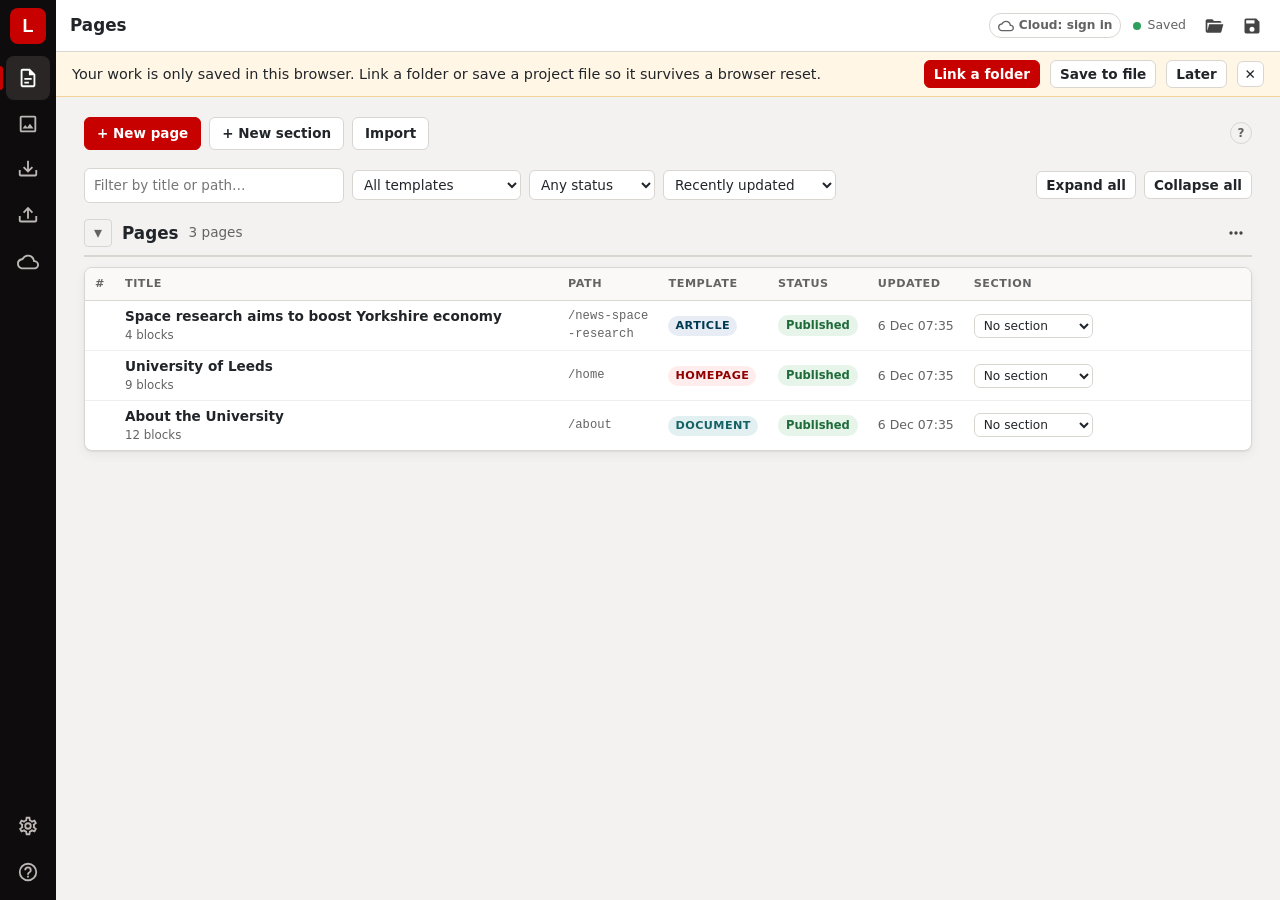
==== commit 2e849219: "Add Changes for Jadu, Check page, sign-off, comments and review links Changes for Jadu: imported pag" ====
--- a/index.html
+++ b/index.html
@@ -33,6 +33,7 @@
   <script src="assets/cms/cloud.js"></script>
   <script src="assets/cms/importer.js"></script>
   <script src="assets/cms/exporter.js"></script>
+  <script src="assets/cms/review.js"></script>
   <script src="assets/cms/forms.js"></script>
   <script src="assets/cms/app.js"></script>
 </body>
--- a/assets/cms/cms.css
+++ b/assets/cms/cms.css
@@ -315,6 +315,7 @@
 .starters { display: grid; grid-template-columns: repeat(auto-fit, minmax(220px, 1fr)); gap: 12px; margin: 8px 0 24px; }
 .starter { display: flex; flex-direction: column; gap: 6px; padding: 18px 16px; text-align: left; font: inherit; color: var(--c-text); background: #fff; border: 1px solid var(--c-border); border-radius: 10px; cursor: pointer; box-shadow: var(--shadow); }
 .starter:hover { border-color: var(--c-brand); background: #fff8f8; }
+a.starter { text-decoration: none; }
 .starter__icon { color: var(--c-brand); }
 .starter strong { font-size: 1rem; }
 .starter span { font-size: .85rem; color: var(--c-muted); }
@@ -407,6 +408,57 @@
 .check-row { display: flex; align-items: center; gap: 8px; padding: 4px 0; }
 
 /* responsive */
+/* review: Changes view, Check page, sign-off, comments (the change list itself is styled by review.js) */
+.changes { flex: 1; overflow: auto; min-height: 0; background: var(--c-bg); }
+.changes__bar { position: sticky; top: 0; z-index: 2; display: flex; flex-wrap: wrap; align-items: center; gap: 8px; padding: 8px 16px; background: #fff; border-bottom: 1px solid var(--c-border); }
+.changes__summary { display: flex; flex-direction: column; line-height: 1.3; min-width: 0; }
+.changes__list { max-width: 920px; margin: 0 auto; padding: 16px; font-family: var(--font); font-size: 13.5px; }
+.changes__list .cl-item { box-shadow: var(--shadow); }
+.changes__empty { max-width: 760px; margin: 24px auto; padding: 0 16px; }
+.changes__empty .row { margin-bottom: 8px; }
+.signoff { display: flex; flex-wrap: wrap; align-items: center; gap: 8px; margin-bottom: 6px; }
+.signoff__pill { display: inline-block; font-size: .75rem; font-weight: 700; padding: 3px 10px; border-radius: 12px; background: #f3f2f1; color: #555; white-space: nowrap; }
+.signoff__pill--in_review { background: #e8f0fb; color: #1d4f91; }
+.signoff__pill--changes_requested { background: #fde8ea; color: #9b0018; }
+.signoff__pill--approved { background: #e2f3e6; color: #1f6b3a; }
+.signoff__pill--sm { font-size: .68rem; padding: 1px 7px; margin-left: 4px; }
+.signoff__note { margin: 4px 0 8px; padding: 4px 10px; border-left: 3px solid var(--c-border); color: #444; white-space: pre-wrap; }
+.signoff__actions { margin: 8px 0 4px; }
+.count-pill { margin-left: auto; font-size: .72rem; font-weight: 700; padding: 1px 8px; border-radius: 10px; }
+.count-pill--error { background: #fde8ea; color: #9b0018; }
+.count-pill--warn { background: #fff1d6; color: #6b4600; }
+.count-pill--ok { background: #e2f3e6; color: #1f6b3a; }
+.issue { display: flex; align-items: flex-start; gap: 8px; width: 100%; text-align: left; font: inherit; background: none; border: 0; border-top: 1px solid #eee; padding: 7px 2px; color: var(--c-text); }
+button.issue { cursor: pointer; }
+button.issue:hover { background: #f6f5f4; }
+.issue__icon { flex: 0 0 18px; height: 18px; border-radius: 50%; font-weight: 800; font-size: .72rem; line-height: 18px; text-align: center; color: #fff; background: #b00020; margin-top: 1px; }
+.issue--warn .issue__icon { background: #b26a00; }
+.issue__text { flex: 1; min-width: 0; display: flex; flex-direction: column; font-size: .85rem; }
+.issue__where { font-size: .75rem; color: var(--c-muted); overflow-wrap: anywhere; }
+.issue__thumb { flex: 0 0 auto; width: 44px; height: 32px; object-fit: cover; border-radius: 3px; border: 1px solid #ddd; }
+.check-ok { color: #1f6b3a; font-weight: 600; }
+.linklist { margin: 8px 0 4px; }
+.linklist summary { cursor: pointer; font-weight: 600; font-size: .85rem; padding: 4px 0; }
+.linklist__row { display: flex; align-items: center; gap: 8px; padding: 5px 0; border-top: 1px solid #f0efee; }
+.linklist__text { flex: 1; min-width: 0; display: flex; flex-direction: column; font-size: .85rem; overflow-wrap: anywhere; }
+.comments { display: flex; flex-direction: column; gap: 8px; margin-bottom: 10px; }
+.comments__filter { margin: 0; }
+.comment { border: 1px solid var(--c-border); border-radius: 6px; padding: 8px 10px; background: #fff; }
+.comment.is-resolved { background: #fafafa; color: #555; }
+.comment__head { display: flex; justify-content: space-between; align-items: baseline; gap: 8px; }
+.comment__target { display: inline-block; font: inherit; font-size: .75rem; color: var(--c-accent); background: #e3f0f1; border: 0; border-radius: 10px; padding: 1px 8px; margin: 4px 0 0; cursor: pointer; text-align: left; }
+.comment__target:hover { text-decoration: underline; }
+.comment__target.is-gone { background: #f3f2f1; color: #777; cursor: default; text-decoration: none; }
+.comment__body { white-space: pre-wrap; overflow-wrap: anywhere; margin: 4px 0; }
+.comment__actions { display: flex; gap: 6px; margin-top: 6px; }
+.comment-new { display: flex; flex-direction: column; gap: 6px; border-top: 1px solid #eee; padding-top: 10px; }
+.comment-new__row { display: flex; align-items: center; gap: 6px; }
+.comment-new__row select { flex: 1; min-width: 0; }
+.outline__comments { flex: 0 0 auto; margin-left: auto; min-width: 18px; height: 18px; padding: 0 5px; border-radius: 9px; background: var(--c-accent); color: #fff; font-size: .7rem; font-weight: 700; line-height: 18px; text-align: center; }
+.tabs__badge { display: inline-block; margin-left: 5px; min-width: 17px; height: 17px; padding: 0 5px; border-radius: 9px; background: var(--c-brand); color: #fff; font-size: .68rem; line-height: 17px; vertical-align: 1px; }
+.comment-count { display: inline-block; margin-left: 4px; font-size: .68rem; font-weight: 600; padding: 1px 7px; border-radius: 10px; background: #e3f0f1; color: var(--c-accent); white-space: nowrap; }
+.print-frame { position: fixed; right: 0; bottom: 0; width: 0; height: 0; border: 0; }
+
 @media (max-width: 1100px) { .editor__side { width: 340px; flex-basis: 340px; } }
 .site-side { order: 0; border-left: 0; border-right: 1px solid var(--c-border); }
 @media (max-width: 860px) {
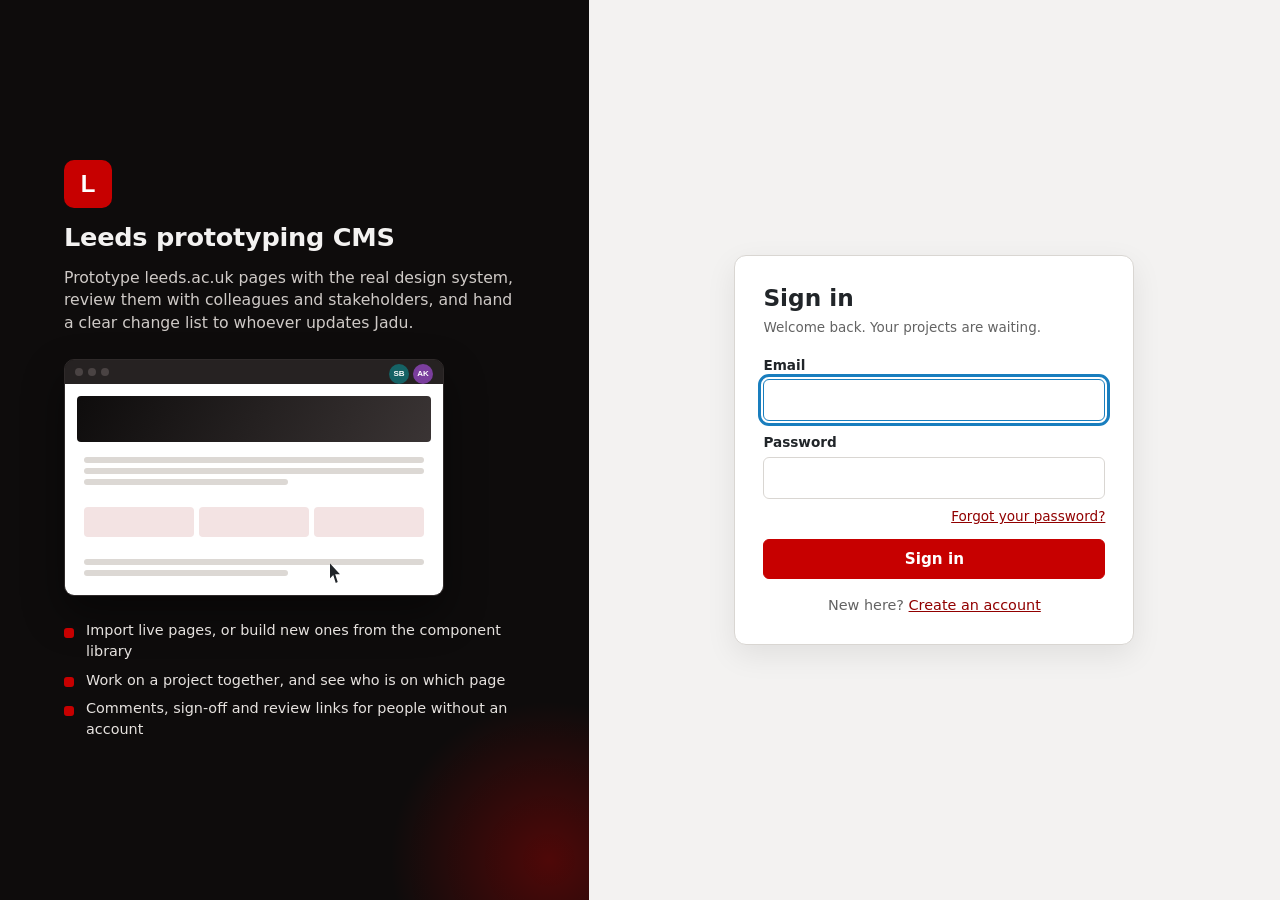
==== commit 155cb02e: "Accounts, a project home, per-page cloud saving, presence and a tour Sign-in gate: with cloud saving" ====
--- a/index.html
+++ b/index.html
@@ -35,6 +35,7 @@
   <script src="assets/cms/exporter.js"></script>
   <script src="assets/cms/review.js"></script>
   <script src="assets/cms/forms.js"></script>
+  <script src="assets/cms/tour.js"></script>
   <script src="assets/cms/app.js"></script>
 </body>
 </html>
--- a/assets/cms/cms.css
+++ b/assets/cms/cms.css
@@ -57,7 +57,7 @@
 .ibtn.is-active { background: #0e0c0c; color: #fff; }
 .ibtn:disabled { opacity: .35; cursor: default; background: transparent; }
 .seg { display: inline-flex; border: 1px solid var(--c-border); border-radius: 6px; overflow: hidden; margin: 0 6px; }
-.seg__btn { font: inherit; font-size: .8rem; font-weight: 600; padding: 5px 10px; border: 0; background: #fff; color: var(--c-muted); cursor: pointer; }
+.seg__btn { font: inherit; font-size: .8rem; font-weight: 600; height: 28px; padding: 0 10px; border: 0; background: #fff; color: var(--c-muted); cursor: pointer; }
 .seg__btn + .seg__btn { border-left: 1px solid var(--c-border); }
 .seg__btn.is-active { background: #0e0c0c; color: #fff; }
 .save-status { display: inline-flex; align-items: center; gap: 6px; font-size: .78rem; color: var(--c-muted); white-space: nowrap; margin: 0 6px; }
@@ -275,6 +275,16 @@
 .picker__item { display: flex; flex-direction: column; align-items: flex-start; gap: 2px; padding: 10px; font: inherit; text-align: left; background: #fff; border: 1px solid var(--c-border); border-radius: 6px; cursor: pointer; color: var(--c-text); }
 .picker__item:hover { border-color: var(--c-brand); background: #fff8f8; }
 .picker__item--dim { opacity: .6; }
+.picker__note { grid-column: 1 / -1; margin: -4px 0 2px; }
+.picker__more { grid-column: 1 / -1; display: flex; align-items: center; gap: 10px; margin-top: 12px; padding: 10px 12px; background: #f8f8f7; border-radius: 6px; }
+/* Components screen: libraries */
+.lib-sum { display: flex; align-items: flex-start; justify-content: space-between; gap: 10px; padding: 10px 0; border-top: 1px solid #eee; }
+.lib-sum > div { display: flex; flex-direction: column; gap: 2px; }
+.lib-item { display: flex; align-items: flex-start; gap: 8px; padding: 5px 0; }
+.lib-item input { flex: none; margin-top: 2px; }
+.lib-item > span { display: flex; flex-direction: column; }
+.lib-item__desc { line-height: 1.3; }
+.lib-item__changed { align-self: flex-start; margin-top: 2px; font-size: .7rem; font-weight: 700; padding: 0 6px; border-radius: 8px; background: #fff3d6; color: #7a4d00; }
 .picker__item .small { line-height: 1.3; }
 .inserter { min-height: 440px; }
 .chips { display: flex; flex-wrap: wrap; gap: 6px; margin: 10px 0 2px; }
@@ -287,7 +297,13 @@
 /* preview */
 .preview { flex: 1; display: flex; flex-direction: column; min-width: 0; background: #e9e7e4; }
 .preview__bar { display: flex; align-items: center; justify-content: space-between; gap: 8px; padding: 6px 10px; background: #fff; border-bottom: 1px solid var(--c-border); }
-.preview__devices { display: flex; gap: 4px; }
+/* the width buttons sit in a bordered group like Preview / HTML / Changes next to them */
+.preview__devices { display: inline-flex; border: 1px solid var(--c-border); border-radius: 6px; overflow: hidden; }
+.preview__devices .ibtn { width: 34px; height: 28px; border: 0; border-radius: 0; color: var(--c-muted); }
+.preview__devices .ibtn + .ibtn { border-left: 1px solid var(--c-border); }
+.preview__devices .ibtn:hover { background: #f3f2f1; color: #111; }
+.preview__devices .ibtn.is-active { background: #0e0c0c; color: #fff; }
+.preview__devices .ibtn svg { width: 18px; height: 18px; }
 .preview__bar-right { display: flex; gap: 6px; align-items: center; }
 .preview__scroller { flex: 1; overflow: auto; display: flex; justify-content: center; padding: 0; }
 .preview__stage { width: 100%; height: 100%; min-height: 100%; background: #fff; transition: width .2s; }
@@ -412,6 +428,8 @@
 .changes { flex: 1; overflow: auto; min-height: 0; background: var(--c-bg); }
 .changes__bar { position: sticky; top: 0; z-index: 2; display: flex; flex-wrap: wrap; align-items: center; gap: 8px; padding: 8px 16px; background: #fff; border-bottom: 1px solid var(--c-border); }
 .changes__summary { display: flex; flex-direction: column; line-height: 1.3; min-width: 0; }
+.changes__progress { font-size: .8rem; font-weight: 700; padding: 3px 10px; border-radius: 12px; background: #e8f0fb; color: #1d4f91; white-space: nowrap; }
+.changes__progress.is-complete { background: #e2f3e6; color: #1f6b3a; }
 .changes__list { max-width: 920px; margin: 0 auto; padding: 16px; font-family: var(--font); font-size: 13.5px; }
 .changes__list .cl-item { box-shadow: var(--shadow); }
 .changes__empty { max-width: 760px; margin: 24px auto; padding: 0 16px; }
@@ -424,6 +442,19 @@
 .signoff__pill--sm { font-size: .68rem; padding: 1px 7px; margin-left: 4px; }
 .signoff__note { margin: 4px 0 8px; padding: 4px 10px; border-left: 3px solid var(--c-border); color: #444; white-space: pre-wrap; }
 .signoff__actions { margin: 8px 0 4px; }
+.plinks { margin: 10px 0 4px; padding-top: 8px; border-top: 1px solid #f0efee; }
+.plinks__head { display: flex; flex-wrap: wrap; align-items: baseline; gap: 6px; margin-bottom: 4px; font-size: .85rem; }
+.plink { padding: 6px 0; border-top: 1px solid #f0efee; }
+.plinks__head + .plink { border-top: 0; }
+.plink__text { display: flex; flex-direction: column; font-size: .85rem; overflow-wrap: anywhere; }
+.plink__old { margin-top: 2px; color: #7a4d00; }
+.plink__acts { display: flex; flex-wrap: wrap; align-items: center; gap: 4px; margin-top: 4px; }
+.plinks > .row { margin-top: 6px; }
+.sendlinks { margin: 10px 0; padding: 8px 10px; background: #f8f8f7; border-radius: 6px; }
+.sendlinks .field__label { margin: 0 0 4px; }
+.sendlinks .check { display: flex; align-items: flex-start; margin: 4px 0; }
+.sendlinks .check input { flex: none; margin-top: 2px; }
+.sendlinks__opts { margin-left: 24px; }
 .count-pill { margin-left: auto; font-size: .72rem; font-weight: 700; padding: 1px 8px; border-radius: 10px; }
 .count-pill--error { background: #fde8ea; color: #9b0018; }
 .count-pill--warn { background: #fff1d6; color: #6b4600; }
@@ -445,6 +476,8 @@
 .comments__filter { margin: 0; }
 .comment { border: 1px solid var(--c-border); border-radius: 6px; padding: 8px 10px; background: #fff; }
 .comment.is-resolved { background: #fafafa; color: #555; }
+.comment--guest { border-left: 3px solid #b07b2c; }
+.comment__via { font-size: .75rem; color: #8a5a00; }
 .comment__head { display: flex; justify-content: space-between; align-items: baseline; gap: 8px; }
 .comment__target { display: inline-block; font: inherit; font-size: .75rem; color: var(--c-accent); background: #e3f0f1; border: 0; border-radius: 10px; padding: 1px 8px; margin: 4px 0 0; cursor: pointer; text-align: left; }
 .comment__target:hover { text-decoration: underline; }
@@ -458,6 +491,25 @@
 .tabs__badge { display: inline-block; margin-left: 5px; min-width: 17px; height: 17px; padding: 0 5px; border-radius: 9px; background: var(--c-brand); color: #fff; font-size: .68rem; line-height: 17px; vertical-align: 1px; }
 .comment-count { display: inline-block; margin-left: 4px; font-size: .68rem; font-weight: 600; padding: 1px 7px; border-radius: 10px; background: #e3f0f1; color: var(--c-accent); white-space: nowrap; }
 .print-frame { position: fixed; right: 0; bottom: 0; width: 0; height: 0; border: 0; }
+/* storage guard */
+.meter-wrap { margin: 10px 0; }
+.meter__head { display: flex; align-items: center; gap: 8px; margin-bottom: 6px; }
+.meter__head .count-pill { margin-left: 0; }
+.meter { display: flex; height: 12px; border-radius: 6px; background: #ebe9e6; overflow: hidden; border: 1px solid var(--c-border); }
+.meter__seg { height: 100%; }
+.meter__seg--content { background: #156265; }
+.meter__seg--versions { background: #6b8fb4; }
+.meter__seg--originals { background: #b07b2c; }
+.meter__seg--other { background: #9a9590; }
+.meter__legend { display: flex; flex-wrap: wrap; gap: 4px 14px; margin-top: 6px; font-size: .8rem; color: var(--c-muted); }
+.meter__key { display: inline-flex; align-items: center; gap: 5px; }
+.meter__dot { display: inline-block; width: 9px; height: 9px; border-radius: 2px; }
+.freespace h3 { margin: 16px 0 4px; }
+.freespace .row .input--sm { width: auto; flex: 0 0 auto; }
+.freespace__list { max-height: 240px; overflow: auto; border: 1px solid var(--c-border); border-radius: 6px; margin: 6px 0 8px; }
+.freespace__row { display: flex; align-items: center; gap: 8px; padding: 6px 10px; border-top: 1px solid #f0efee; cursor: pointer; }
+.freespace__row:first-child { border-top: 0; }
+.freespace__title { flex: 1; min-width: 0; overflow: hidden; text-overflow: ellipsis; white-space: nowrap; }
 
 @media (max-width: 1100px) { .editor__side { width: 340px; flex-basis: 340px; } }
 .site-side { order: 0; border-left: 0; border-right: 1px solid var(--c-border); }
@@ -491,3 +543,273 @@
   .imgfield { flex-direction: column; }
 }
 @media (prefers-reduced-motion: reduce) { * { transition: none !important; } }
+
+/* ================= accounts: sign in and sign up ================= */
+body.is-auth .rail, body.is-auth .topbar, body.is-auth #banner-root { display: none; }
+.app--auth { padding: 0; background: #fff; overflow: auto; }
+.auth { min-height: 100vh; display: grid; grid-template-columns: minmax(320px, 46%) 1fr; }
+.auth__brand { position: relative; overflow: hidden; display: flex; flex-direction: column; justify-content: center; gap: 14px; padding: 48px clamp(24px, 5vw, 64px); background: #0e0c0c; color: #f3f2f1; }
+.auth__brand::after { content: ''; position: absolute; right: -120px; bottom: -120px; width: 320px; height: 320px; border-radius: 50%; background: radial-gradient(circle, rgba(199,0,0,.35), rgba(199,0,0,0) 70%); pointer-events: none; }
+.auth__logo { width: 48px; height: 48px; border-radius: 10px; background: var(--c-brand); color: #fff; display: flex; align-items: center; justify-content: center; font: 800 24px/1 Arial, sans-serif; }
+.auth__brand h2 { margin: 0; font-size: 1.6rem; letter-spacing: -.01em; }
+.auth__brand p { margin: 0; color: #cfcac7; max-width: 46ch; font-size: .98rem; }
+.auth__points { margin: 6px 0 0; padding: 0; list-style: none; display: grid; gap: 8px; color: #e6e2df; font-size: .9rem; }
+.auth__points li { padding-left: 22px; position: relative; }
+.auth__points li::before { content: ''; position: absolute; left: 0; top: .55em; width: 10px; height: 10px; border-radius: 3px; background: var(--c-brand); }
+.auth__panel { display: flex; align-items: center; justify-content: center; padding: 40px 20px; background: var(--c-bg); }
+.auth__card { width: 100%; max-width: 400px; background: #fff; border: 1px solid var(--c-border); border-radius: 12px; padding: 28px; box-shadow: 0 10px 30px rgba(0,0,0,.08); }
+.auth__card h1 { margin: 0 0 6px; font-size: 1.45rem; }
+.auth__card--center { text-align: center; }
+.auth__lead { margin: 0 0 18px; color: var(--c-muted); }
+.auth__card .input { width: 100%; padding: 9px 10px; font-size: .95rem; }
+.field__hint { display: block; margin-top: 4px; font-size: .78rem; color: var(--c-muted); }
+.auth__forgot { margin: -4px 0 12px; text-align: right; font-size: .85rem; }
+.auth__switch { margin: 16px 0 0; text-align: center; font-size: .9rem; color: var(--c-muted); }
+.auth__msg { margin: 0 0 10px; font-size: .88rem; }
+.auth__msg:empty { display: none; }
+.auth__msg--error { padding: 8px 10px; border-radius: 6px; background: #fde8ea; color: #9b0018; }
+.btn--block { width: 100%; padding: 10px 14px; font-size: .95rem; }
+.row--center { justify-content: center; }
+.auth__mail { width: 64px; height: 64px; margin: 0 auto 14px; border-radius: 16px; background: #fdecec; color: var(--c-brand); display: flex; align-items: center; justify-content: center; }
+@media (max-width: 820px) { .auth { grid-template-columns: 1fr; } .auth__brand { padding: 32px 20px; } .auth-art, .auth__points { display: none; } }
+
+/* the moving picture of the editor on the sign-in screen */
+.auth-art { position: relative; width: min(380px, 100%); margin: 10px 0 4px; border-radius: 10px; background: #1c1919; border: 1px solid #2f2a2a; box-shadow: 0 18px 40px rgba(0,0,0,.45); overflow: hidden; }
+.auth-art__bar { display: flex; gap: 5px; padding: 8px 10px; background: #262222; }
+.auth-art__bar i { width: 8px; height: 8px; border-radius: 50%; background: #4a4343; }
+.auth-art__page { position: relative; padding: 12px; background: #fff; display: grid; gap: 8px; }
+.auth-art__hero { height: 46px; border-radius: 4px; background: linear-gradient(120deg, #0e0c0c, #3a3434); }
+.auth-art__block { border-radius: 4px; padding: 7px; display: grid; gap: 5px; outline: 2px solid transparent; outline-offset: 2px; }
+.auth-art__block span { display: block; height: 6px; border-radius: 3px; background: #dcd8d4; }
+.auth-art__block span.short { width: 60%; }
+.auth-art__block--b { grid-template-columns: repeat(3, 1fr); }
+.auth-art__block--b b { height: 30px; border-radius: 4px; background: #f3e3e3; }
+.auth-art__block--a { animation: artPick 6s infinite; }
+.auth-art__block--c { animation: artPeer 6s infinite; }
+.auth-art__cursor { position: absolute; width: 14px; height: 20px; left: 70%; top: 85%; background: #212529; clip-path: polygon(0 0, 0 78%, 26% 60%, 44% 100%, 58% 94%, 40% 56%, 74% 56%); filter: drop-shadow(0 1px 0 #fff); animation: artCursor 6s infinite; }
+.auth-art__avatars { position: absolute; right: 10px; top: 4px; display: flex; gap: 4px; }
+.auth-art__avatars i { width: 20px; height: 20px; border-radius: 50%; font: 700 8px/20px Arial, sans-serif; text-align: center; color: #fff; font-style: normal; background: #156265; }
+.auth-art__avatars i + i { background: #7a3e9d; }
+@keyframes artCursor { 0%, 10% { left: 70%; top: 85%; } 30%, 55% { left: 40%; top: 46%; } 75%, 100% { left: 70%; top: 85%; } }
+@keyframes artPick { 0%, 28% { outline-color: transparent; } 32%, 60% { outline-color: #c70000; } 64%, 100% { outline-color: transparent; } }
+@keyframes artPeer { 0%, 50% { outline-color: transparent; } 55%, 92% { outline-color: #7a3e9d; } 96%, 100% { outline-color: transparent; } }
+@media (prefers-reduced-motion: reduce) { .auth-art__block--a, .auth-art__block--c, .auth-art__cursor { animation: none; } }
+
+/* ================= account, presence ================= */
+.rail__account { position: relative; margin: 6px 0 4px; }
+.rail__avatar { width: 34px; height: 34px; border-radius: 50%; border: 2px solid #3a3434; background: #2a2626; color: #fff; font: 700 12px/1 var(--font); cursor: pointer; }
+.rail__avatar:hover, .rail__avatar:focus-visible { border-color: var(--c-brand); }
+.account-menu { left: calc(100% + 10px); right: auto; top: auto; bottom: 0; min-width: 230px; color: var(--c-text); }
+.account-menu__who { display: flex; flex-direction: column; padding: 8px 10px 4px; }
+.rail__item.is-off { opacity: .35; }
+.avatar { display: inline-flex; align-items: center; justify-content: center; width: 28px; height: 28px; border-radius: 50%; color: #fff; font: 700 11px/1 var(--font); border: 2px solid #fff; flex: none; }
+.avatar--sm { width: 22px; height: 22px; font-size: 9px; border-width: 1.5px; }
+.avatar--more { background: #636363; }
+.presence { display: inline-flex; align-items: center; }
+.presence .avatar + .avatar { margin-left: -7px; }
+.presence:empty { display: none; }
+.presence-note { display: flex; align-items: center; gap: 8px; padding: 6px 12px; font-size: .85rem; background: #f4f0fa; border-bottom: 1px solid #e2d8ef; color: #3f2a55; }
+.presence-note[hidden] { display: none; }
+.presence-note .avatar + .avatar { margin-left: -6px; }
+.presence-note--viewer { background: #fff6e5; border-bottom-color: #f2d49a; color: #6b4a00; }
+.page-people { display: inline-flex; margin-left: 6px; vertical-align: middle; }
+.page-people .avatar + .avatar { margin-left: -5px; }
+.ptable__titleline { display: inline-flex; align-items: center; }
+.member { display: flex; align-items: center; gap: 10px; }
+.side-subhead { margin: 18px 0 6px; font-size: .78rem; text-transform: uppercase; letter-spacing: .05em; color: var(--c-muted); }
+
+/* ================= projects ================= */
+.projects__head { display: flex; flex-wrap: wrap; align-items: flex-end; justify-content: space-between; gap: 12px; margin: 4px 0 16px; }
+.projects__title { margin: 0 0 2px; font-size: 1.3rem; }
+.pgrid { display: grid; grid-template-columns: repeat(auto-fill, minmax(300px, 1fr)); gap: 12px; }
+.pcard { display: flex; align-items: stretch; background: #fff; border: 1px solid var(--c-border); border-radius: 10px; box-shadow: var(--shadow); transition: border-color .15s, box-shadow .15s; }
+.pcard:hover { border-color: #b9b4af; box-shadow: 0 6px 18px rgba(0,0,0,.08); }
+.pcard.is-open { border-color: var(--c-brand); }
+.pcard__main { flex: 1; min-width: 0; display: flex; gap: 12px; align-items: flex-start; padding: 14px; font: inherit; text-align: left; color: inherit; background: none; border: 0; cursor: pointer; border-radius: 10px 0 0 10px; }
+.pcard__main:focus-visible { outline: 2px solid var(--c-focus); outline-offset: -2px; }
+.pcard__icon { flex: none; width: 40px; height: 40px; border-radius: 10px; color: #fff; display: flex; align-items: center; justify-content: center; font: 700 14px/1 var(--font); }
+.pcard__text { min-width: 0; display: flex; flex-direction: column; gap: 2px; }
+.pcard__name { font-size: 1rem; overflow-wrap: anywhere; }
+.pcard__side { display: flex; flex-direction: column; align-items: flex-end; justify-content: space-between; gap: 6px; padding: 10px; }
+.pempty { grid-column: 1 / -1; text-align: center; padding: 48px 20px; background: #fff; border: 1px dashed var(--c-border); border-radius: 12px; }
+.pempty__art { width: 72px; height: 72px; margin: 0 auto 10px; border-radius: 18px; background: #fdecec; color: var(--c-brand); display: flex; align-items: center; justify-content: center; }
+.pempty h3 { margin: 0 0 6px; }
+.pempty p { margin: 0 auto 16px; max-width: 46ch; color: var(--c-muted); }
+.legacy { margin-bottom: 14px; }
+.choice { display: flex; gap: 10px; align-items: flex-start; padding: 10px 12px; margin: 6px 0; border: 1px solid var(--c-border); border-radius: 8px; cursor: pointer; }
+.choice:has(input:checked) { border-color: var(--c-brand); background: #fff8f8; }
+.choice > span { display: flex; flex-direction: column; gap: 2px; }
+.choice input { margin-top: 3px; accent-color: var(--c-brand); }
+
+/* ================= the tour ================= */
+.tour { position: fixed; inset: 0; z-index: 300; display: flex; align-items: center; justify-content: center; padding: 16px; background: rgba(14,12,12,.6); animation: tourFade .2s ease both; }
+.tour.is-closing { animation: tourFade .18s ease reverse both; }
+.tour__card { position: relative; width: min(780px, 100%); max-height: calc(100vh - 32px); overflow: auto; background: #fff; border-radius: 16px; box-shadow: 0 30px 80px rgba(0,0,0,.35); animation: tourRise .3s cubic-bezier(.2,.8,.2,1) both; }
+.tour__close { position: absolute; top: 10px; right: 10px; z-index: 2; width: 32px; height: 32px; border-radius: 50%; border: 0; background: rgba(255,255,255,.85); color: #212529; font-size: 14px; cursor: pointer; }
+.tour__close:hover { background: #fff; }
+.tour__stage { height: 300px; display: flex; align-items: center; justify-content: center; padding: 22px; overflow: hidden; background: radial-gradient(120% 90% at 20% 0%, #fff 0%, #f6f1ef 55%, #ece4e1 100%); border-bottom: 1px solid #ece7e4; }
+.tour__scene { width: 100%; height: 100%; display: flex; align-items: center; justify-content: center; position: relative; }
+.tour__body { padding: 18px 24px 18px; }
+.tour__count { margin: 0 0 4px; font-size: .75rem; font-weight: 700; letter-spacing: .06em; text-transform: uppercase; color: var(--c-brand); }
+.tour__title { margin: 0 0 6px; font-size: 1.35rem; }
+.tour__text { margin: 0 0 16px; color: #4a4646; font-size: .95rem; max-width: 64ch; min-height: 3em; }
+.tour__foot { display: flex; align-items: center; gap: 8px; flex-wrap: wrap; }
+.tour__spacer { flex: 1; }
+.tour__dots { display: flex; gap: 6px; }
+.tour__dot { width: 8px; height: 8px; padding: 0; border: 0; border-radius: 4px; background: #d9d4d0; cursor: pointer; transition: width .2s, background .2s; }
+.tour__dot.is-on { width: 22px; background: var(--c-brand); }
+.tour__skip { border: 0; background: none; color: var(--c-muted); font: inherit; cursor: pointer; text-decoration: underline; padding: 6px; }
+@keyframes tourFade { from { opacity: 0; } to { opacity: 1; } }
+@keyframes tourRise { from { opacity: 0; transform: translateY(14px) scale(.98); } to { opacity: 1; transform: none; } }
+@media (max-width: 600px) { .tour__stage { height: 220px; padding: 12px; } .tour__scene { transform: scale(.78); } }
+
+/* scene parts */
+.ts-win { width: 430px; max-width: 100%; background: #fff; border: 1px solid #e3ddd9; border-radius: 10px; box-shadow: 0 14px 34px rgba(0,0,0,.12); overflow: hidden; }
+.ts-win__bar { height: 22px; display: flex; align-items: center; gap: 5px; padding: 0 9px; background: #0e0c0c; }
+.ts-win__bar i { width: 7px; height: 7px; border-radius: 50%; background: #5a5252; }
+.ts-win__body { position: relative; padding: 10px; display: grid; gap: 8px; }
+.ts-line { display: block; height: 7px; margin: 4px 0; border-radius: 4px; background: #e4dfdb; }
+.ts-line--short { width: 58%; }
+.ts-mast { display: flex; align-items: center; justify-content: space-between; }
+.ts-mast__logo { width: 34px; height: 12px; border-radius: 2px; background: #0e0c0c; }
+.ts-mast__nav { display: flex; gap: 8px; }
+.ts-mast__nav .ts-line { width: 34px; margin: 0; }
+.ts-hero { height: 70px; border-radius: 6px; background: linear-gradient(120deg, #0e0c0c 0%, #3d3535 60%, #c70000 160%); }
+.ts-hero--short { height: 34px; }
+.ts-hero--live { height: 46px; background: linear-gradient(120deg, #00a688, #00c49f); }
+.ts-row { display: grid; grid-template-columns: repeat(3, 1fr); gap: 6px; }
+.ts-card { height: 42px; border-radius: 5px; background: #f6e7e7; border: 1px solid #efd6d6; }
+.ts-quote { display: flex; gap: 8px; align-items: flex-start; }
+.ts-quote b { font: 700 34px/0.9 Georgia, serif; color: var(--c-brand); }
+.ts-quote span { flex: 1; }
+.ts-block { position: relative; padding: 8px; border-radius: 6px; background: #fff; border: 1px solid #ece7e4; }
+.ts-heading { display: block; font: 700 14px/1.2 Georgia, serif; color: #212529; margin: 2px 0 4px; min-height: 17px; }
+.ts-avatar { flex: none; display: inline-flex; align-items: center; justify-content: center; width: 26px; height: 26px; border-radius: 50%; border: 2px solid #fff; color: #fff; font: 700 9px/1 var(--font); }
+.ts-avatar--sm { width: 20px; height: 20px; font-size: 7px; }
+.ts-btn { display: inline-block; padding: 5px 10px; border-radius: 5px; background: var(--c-brand); color: #fff; font: 600 11px/1 var(--font); }
+.ts-tag { padding: 2px 6px; border-radius: 6px; background: #e2f3e6; color: #1f6b3a; font: 700 9px/1.4 var(--font); }
+.ts-cursor { position: absolute; z-index: 5; width: 16px; height: 22px; background: #212529; clip-path: polygon(0 0, 0 78%, 26% 60%, 44% 100%, 58% 94%, 40% 56%, 74% 56%); filter: drop-shadow(0 1px 0 #fff) drop-shadow(0 0 1px #fff); }
+/* entrances */
+.ts-in { animation: tsIn .55s cubic-bezier(.2,.8,.2,1) both; }
+.ts-pop { animation: tsPop .45s cubic-bezier(.2,1.4,.4,1) both; }
+.ts-d1 { animation-delay: .25s; } .ts-d2 { animation-delay: .55s; } .ts-d3 { animation-delay: .85s; } .ts-d4 { animation-delay: 1.15s; } .ts-d5 { animation-delay: 2.2s; } .ts-d6 { animation-delay: 2.5s; }
+@keyframes tsIn { from { opacity: 0; transform: translateY(12px); } to { opacity: 1; transform: none; } }
+@keyframes tsPop { from { opacity: 0; transform: scale(.4); } to { opacity: 1; transform: none; } }
+.ts-type { display: inline-block; overflow: hidden; white-space: nowrap; vertical-align: bottom; width: 0; border-right: 2px solid #197ebe; animation: tsType 1.6s steps(16) 1.4s forwards, tsCaret .7s step-end 1.4s 4; }
+@keyframes tsType { to { width: 16ch; } }
+@keyframes tsCaret { 50% { border-color: transparent; } }
+
+/* 1 welcome */
+.ts-win--welcome .ts-win__body { gap: 9px; }
+/* 2 projects */
+.ts-projects { position: relative; width: 440px; height: 240px; display: flex; flex-direction: column; gap: 10px; justify-content: center; }
+.ts-pcard { display: flex; align-items: center; gap: 10px; width: 300px; padding: 10px; background: #fff; border: 1px solid #e3ddd9; border-radius: 10px; box-shadow: 0 6px 16px rgba(0,0,0,.07); }
+.ts-pcard > span { flex: 1; }
+.ts-pcard__icon { width: 32px; height: 32px; border-radius: 9px; background: #156265; color: #fff; display: flex; align-items: center; justify-content: center; font: 700 11px/1 var(--font); }
+.ts-pcard__icon--b { background: #c70000; } .ts-pcard__icon--c { background: #1d4f91; }
+.ts-pcard__people { flex: none !important; display: flex; } .ts-pcard__people .ts-avatar + .ts-avatar { margin-left: -7px; }
+.ts-pcard--pick { animation: tsIn .55s cubic-bezier(.2,.8,.2,1) .55s both, tsPick 1s ease 1.6s forwards; }
+@keyframes tsPick { to { border-color: var(--c-brand); box-shadow: 0 0 0 3px rgba(199,0,0,.12), 0 6px 16px rgba(0,0,0,.07); } }
+.ts-share { position: absolute; right: 0; bottom: 18px; display: flex; gap: 6px; align-items: center; padding: 8px; background: #fff; border: 1px solid #e3ddd9; border-radius: 8px; box-shadow: 0 10px 24px rgba(0,0,0,.12); }
+.ts-share__field { display: inline-block; width: 120px; padding: 4px 6px; border: 1px solid #d9d4d0; border-radius: 5px; font: 11px/1.3 var(--font); color: #212529; }
+.ts-share .ts-type { animation-delay: 1.5s, 1.5s; }
+.ts-cursor--projects { left: 360px; top: 210px; animation: tsMoveProjects 2s ease .6s both; }
+@keyframes tsMoveProjects { 0% { left: 360px; top: 210px; } 60%, 100% { left: 200px; top: 128px; } }
+/* 3 import */
+.ts-import { position: relative; width: 480px; height: 240px; }
+.ts-import .ts-win--live { position: absolute; left: 0; top: 10px; width: 230px; }
+.ts-import .ts-win--cms { position: absolute; right: 0; bottom: 6px; width: 210px; }
+.ts-grab { position: absolute; left: 150px; top: 0; z-index: 3; padding: 5px 9px; border-radius: 14px; background: var(--c-brand); color: #fff; font: 700 10px/1 var(--font); box-shadow: 0 4px 10px rgba(199,0,0,.35); animation: tsPress .3s ease 1.3s both; }
+@keyframes tsPress { 50% { transform: scale(.88); } }
+.ts-fly { position: absolute; left: 60px; top: 60px; width: 70px; height: 50px; border-radius: 6px; background: linear-gradient(#00b894 0 40%, #fff 40%); border: 1px solid #e3ddd9; box-shadow: 0 8px 20px rgba(0,0,0,.18); opacity: 0; animation: tsFly 1.2s cubic-bezier(.5,0,.3,1) 1.6s forwards; }
+@keyframes tsFly { 0% { opacity: 1; transform: none; } 85% { opacity: 1; transform: translate(290px, 110px) scale(.5); } 100% { opacity: 0; transform: translate(300px, 118px) scale(.3); } }
+.ts-list { display: grid; gap: 6px; }
+.ts-list__row { display: flex; align-items: center; gap: 8px; padding: 6px; border-radius: 5px; background: #f7f5f4; }
+.ts-list__row .ts-line { flex: 1; margin: 0; }
+.ts-list__row--new { opacity: 0; animation: tsIn .4s ease 2.7s forwards, tsGlow 1.2s ease 2.9s; }
+@keyframes tsGlow { 30% { background: #e2f3e6; } }
+.ts-cursor--import { left: 300px; top: 150px; animation: tsMoveImport 1.2s ease .2s both; }
+@keyframes tsMoveImport { to { left: 175px; top: 10px; } }
+/* 4 edit */
+.ts-edit { display: grid; grid-template-columns: 1fr 104px; gap: 10px; }
+.ts-edit__page { display: grid; gap: 8px; }
+.ts-edit__side { padding: 8px; border-left: 1px solid #ece7e4; display: grid; gap: 7px; align-content: start; }
+.ts-side__title { height: 9px; width: 60%; border-radius: 4px; background: #212529; opacity: .75; }
+.ts-field { display: block; height: 18px; border: 1px solid #ddd8d4; border-radius: 4px; }
+.ts-field--short { width: 70%; }
+.ts-block--pick { animation: tsSelect .3s ease 1.1s forwards; }
+@keyframes tsSelect { to { outline: 2px solid var(--c-brand); outline-offset: -2px; } }
+.ts-toolbar { position: absolute; right: 8px; top: 0; transform: translateY(-50%); display: flex; align-items: center; gap: 4px; padding: 3px 5px; background: #fff; border: 1px solid #ddd8d4; border-radius: 6px; box-shadow: 0 4px 10px rgba(0,0,0,.12); opacity: 0; animation: tsPop .35s cubic-bezier(.2,1.4,.4,1) 1.2s forwards; }
+.ts-toolbar i { width: 9px; height: 9px; border-radius: 2px; background: #9a9590; }
+.ts-toolbar b { font: 700 9px/1 var(--font); color: #212529; padding: 0 4px; }
+.ts-type--edit { animation-delay: 2s, 2s; }
+.ts-cursor--edit { left: 330px; top: 170px; animation: tsMoveEdit 1s ease .2s both; }
+@keyframes tsMoveEdit { to { left: 120px; top: 92px; } }
+/* 5 add */
+.ts-add { position: relative; height: 180px; }
+.ts-plus { position: absolute; left: 6px; top: 4px; width: 26px; height: 26px; border-radius: 50%; background: var(--c-brand); color: #fff; display: flex; align-items: center; justify-content: center; font: 700 18px/1 var(--font); animation: tsPulse 1.2s ease 2; }
+@keyframes tsPulse { 50% { box-shadow: 0 0 0 7px rgba(199,0,0,.18); } }
+.ts-picker { position: absolute; left: 40px; top: 0; z-index: 2; width: 250px; padding: 8px; background: #fff; border: 1px solid #ddd8d4; border-radius: 8px; box-shadow: 0 14px 30px rgba(0,0,0,.18); opacity: 0; transform-origin: top left; animation: tsPicker 2.6s ease 1s forwards; }
+@keyframes tsPicker { 0% { opacity: 0; transform: scale(.85); } 15%, 75% { opacity: 1; transform: none; } 100% { opacity: 0; transform: scale(.95); } }
+.ts-picker__head b { font: 700 10px/1 var(--font); color: var(--c-muted); text-transform: uppercase; letter-spacing: .04em; }
+.ts-picker__grid { display: grid; grid-template-columns: repeat(3, 1fr); gap: 5px; margin-top: 6px; }
+.ts-picker__grid i { height: 28px; border-radius: 5px; border: 1px solid #e3ddd9; background: #faf8f7; }
+.ts-picker__grid .ts-pick { animation: tsPickTile .3s ease 2.4s forwards; }
+@keyframes tsPickTile { to { border-color: var(--c-brand); background: #fff3f3; } }
+.ts-add__page { position: absolute; left: 0; right: 0; top: 40px; display: grid; gap: 8px; }
+.ts-block--new { opacity: 0; display: grid; gap: 4px; animation: tsIn .45s ease 3.5s forwards; }
+.ts-accordion { display: block; height: 14px; border-radius: 3px; border-bottom: 2px solid #c70000; background: #f7f5f4; }
+.ts-cursor--add { left: 330px; top: 160px; animation: tsMoveAdd 3s ease .2s both; }
+@keyframes tsMoveAdd { 25% { left: 18px; top: 16px; } 45% { left: 18px; top: 16px; } 75%, 100% { left: 130px; top: 76px; } }
+/* 6 review */
+.ts-review { position: relative; width: 470px; height: 240px; }
+.ts-review .ts-win--page { position: absolute; left: 0; top: 14px; width: 270px; }
+.ts-block--comment { animation: tsComment .4s ease 2.2s forwards; }
+@keyframes tsComment { to { box-shadow: inset 3px 0 0 #7a3e9d; } }
+.ts-pin { position: absolute; top: -8px; right: -8px; width: 20px; height: 20px; border-radius: 50%; background: var(--c-brand); color: #fff; display: flex; align-items: center; justify-content: center; font: 700 10px/1 var(--font); opacity: 0; animation: tsPop .4s cubic-bezier(.2,1.4,.4,1) 2.3s forwards; }
+.ts-panel { position: absolute; right: 0; top: 0; width: 190px; padding: 10px; background: #fff; border: 1px solid #e3ddd9; border-radius: 10px; box-shadow: 0 14px 30px rgba(0,0,0,.12); display: grid; gap: 7px; }
+.ts-panel__title { font: 700 12px/1 var(--font); }
+.ts-check { display: flex; align-items: center; gap: 6px; }
+.ts-check span { flex: 1; }
+.ts-tick { width: 14px; height: 14px; border-radius: 50%; border: 2px solid #d9d4d0; position: relative; }
+.ts-check.ts-d1 .ts-tick { animation: tsTick .3s ease .5s forwards; } .ts-check.ts-d2 .ts-tick { animation: tsTick .3s ease .9s forwards; } .ts-check.ts-d3 .ts-tick { animation: tsTick .3s ease 1.3s forwards; }
+@keyframes tsTick { to { border-color: #1f6b3a; background: #1f6b3a; box-shadow: inset 0 0 0 3px #fff; } }
+.ts-bubble { display: flex; gap: 6px; align-items: flex-start; padding: 6px; border-radius: 8px; background: #f4f0fa; opacity: 0; animation: tsIn .4s ease 2.2s forwards; }
+.ts-bubble > span:not(.ts-avatar) { flex: 1; }
+.ts-approved { justify-self: start; padding: 4px 10px; border-radius: 12px; background: #e2f3e6; color: #1f6b3a; font: 700 11px/1 var(--font); opacity: 0; animation: tsPop .45s cubic-bezier(.2,1.4,.4,1) 3.2s forwards; }
+/* 7 changes */
+.ts-changes { display: grid; gap: 8px; }
+.ts-change { display: flex; gap: 8px; align-items: flex-start; padding: 6px; border-radius: 6px; background: #faf8f7; }
+.ts-change span { flex: 1; }
+.ts-box { flex: none; width: 14px; height: 14px; margin-top: 3px; border: 2px solid #b9b4af; border-radius: 3px; }
+.ts-box.ts-d2 { animation: tsBox .25s ease 1.2s forwards; } .ts-box.ts-d3 { animation: tsBox .25s ease 1.8s forwards; } .ts-box.ts-d4 { animation: tsBox .25s ease 2.4s forwards; }
+@keyframes tsBox { to { background: #1f6b3a; border-color: #1f6b3a; box-shadow: inset 0 0 0 2px #fff; } }
+.ts-del { background: #f6d4d4; position: relative; }
+.ts-del::after { content: ''; position: absolute; left: 0; right: 0; top: 50%; height: 1px; background: #9b0018; }
+.ts-ins { background: #cfe9d6; }
+.ts-progress { height: 8px; border-radius: 4px; background: #ece7e4; overflow: hidden; }
+.ts-progress i { display: block; height: 100%; width: 0; background: #1f6b3a; animation: tsBar 1.8s ease 1.1s forwards; }
+@keyframes tsBar { to { width: 100%; } }
+.ts-docs { display: flex; gap: 6px; justify-content: flex-end; }
+.ts-docs b { padding: 4px 9px; border-radius: 5px; border: 1px solid #d9d4d0; font: 700 10px/1 var(--font); color: #212529; }
+.ts-docs b:first-child { border-color: #1d4f91; color: #1d4f91; } .ts-docs b:last-child { border-color: var(--c-brand); color: var(--c-brand); }
+/* 8 together */
+.ts-together { display: grid; gap: 8px; }
+.ts-together__top { display: flex; align-items: center; justify-content: flex-end; }
+.ts-together__top .ts-avatar + .ts-avatar { margin-left: -7px; }
+.ts-sync { width: 8px; height: 8px; margin-left: 10px; border-radius: 50%; background: #1f6b3a; animation: tsPulseGreen 1.6s ease infinite; }
+@keyframes tsPulseGreen { 50% { box-shadow: 0 0 0 5px rgba(31,107,58,.18); } }
+.ts-note { display: flex; align-items: center; gap: 8px; padding: 6px 8px; border-radius: 6px; background: #f4f0fa; }
+.ts-note > span:not(.ts-avatar) { flex: 1; }
+.ts-block--peer { animation: tsPeer .4s ease 1.4s forwards; }
+@keyframes tsPeer { to { box-shadow: inset 0 0 0 2px #156265; } }
+.ts-peer { position: absolute; top: 0; left: 10px; transform: translateY(-50%); padding: 3px 7px; border-radius: 5px; background: #156265; color: #fff; font: 600 9px/1 var(--font); opacity: 0; animation: tsPop .4s cubic-bezier(.2,1.4,.4,1) 1.5s forwards; }
+.ts-block--mine { outline: 2px solid var(--c-brand); outline-offset: -2px; }
+.ts-block--mine .ts-type { animation-delay: 2.2s, 2.2s; }
+@media (prefers-reduced-motion: reduce) {
+  .tour, .tour * { animation-duration: .001s !important; animation-delay: 0s !important; animation-iteration-count: 1 !important; }
+  .ts-picker { display: none; }
+}
+.help-tour { display: flex; align-items: center; justify-content: space-between; gap: 16px; flex-wrap: wrap; background: linear-gradient(110deg, #fff 60%, #fdecec); }
+.help-tour h2 { margin: 0 0 2px; }
+.help-tour p { margin: 0; }
